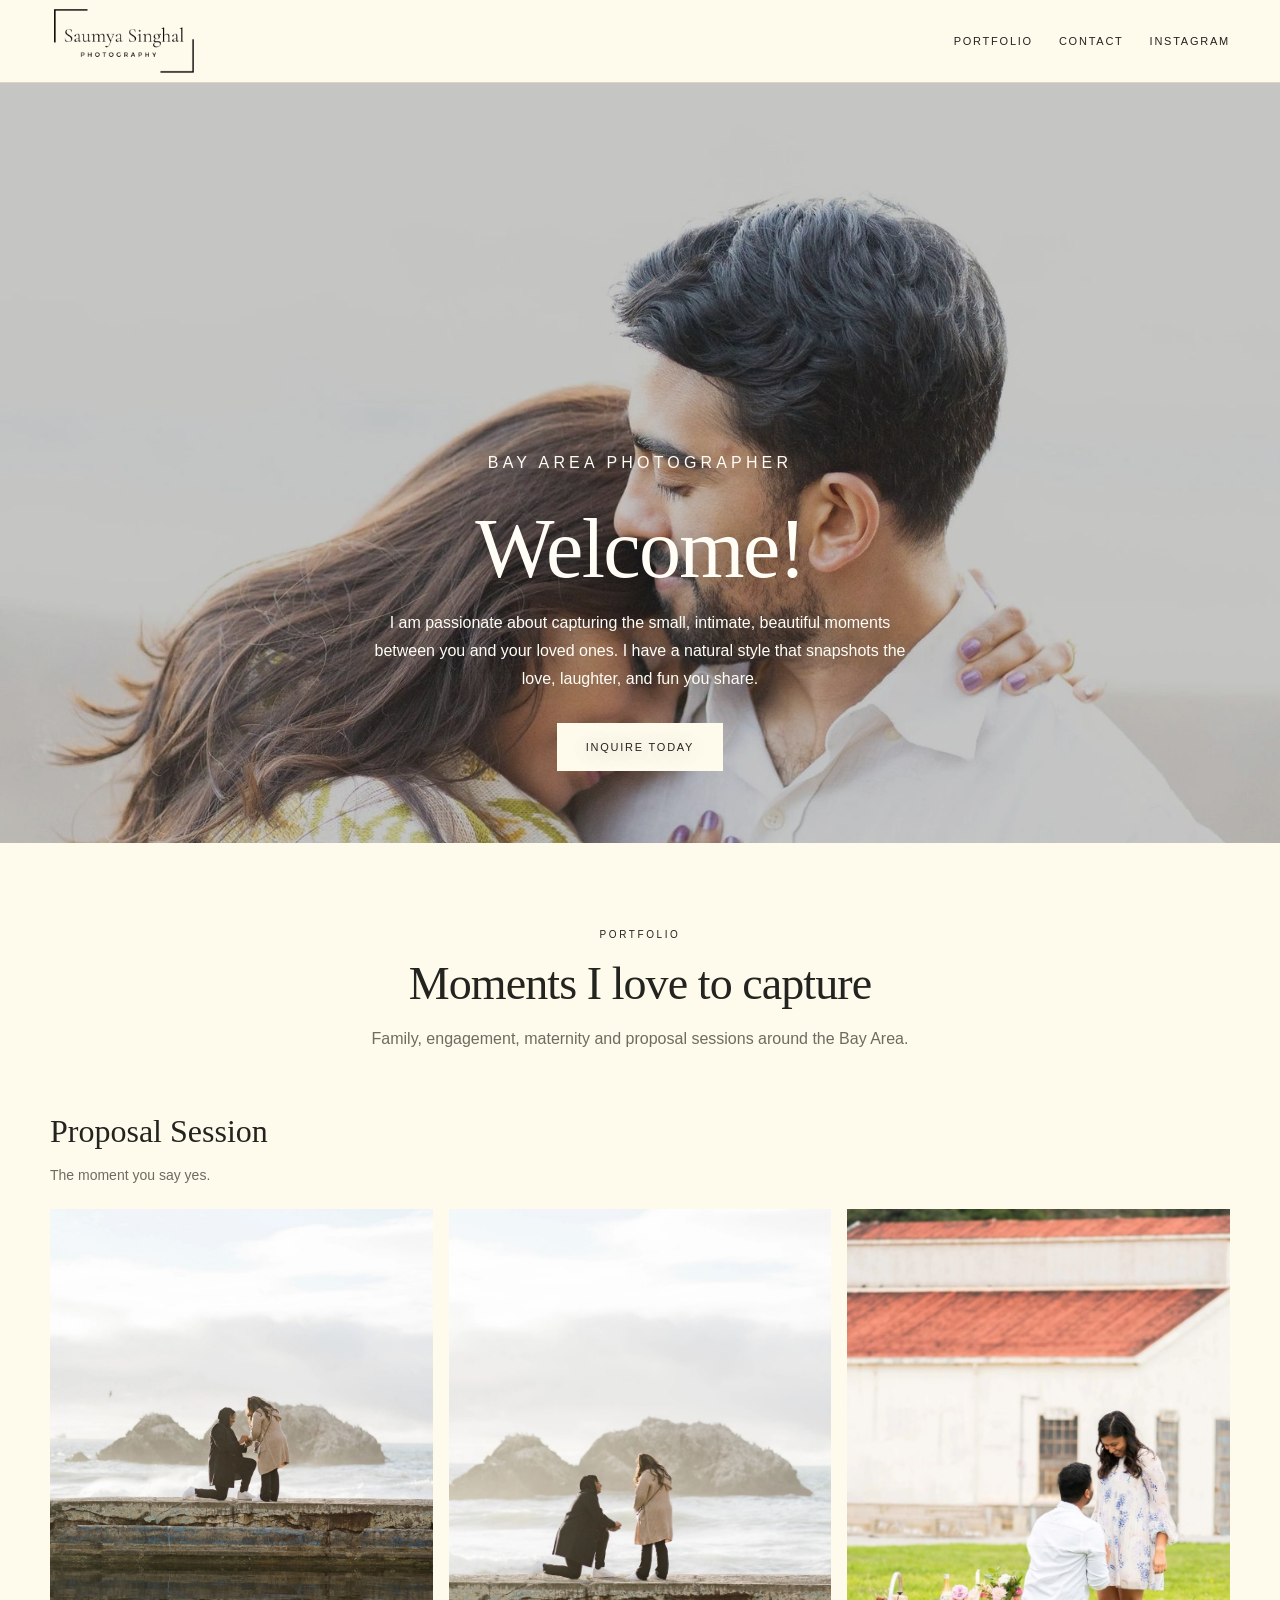
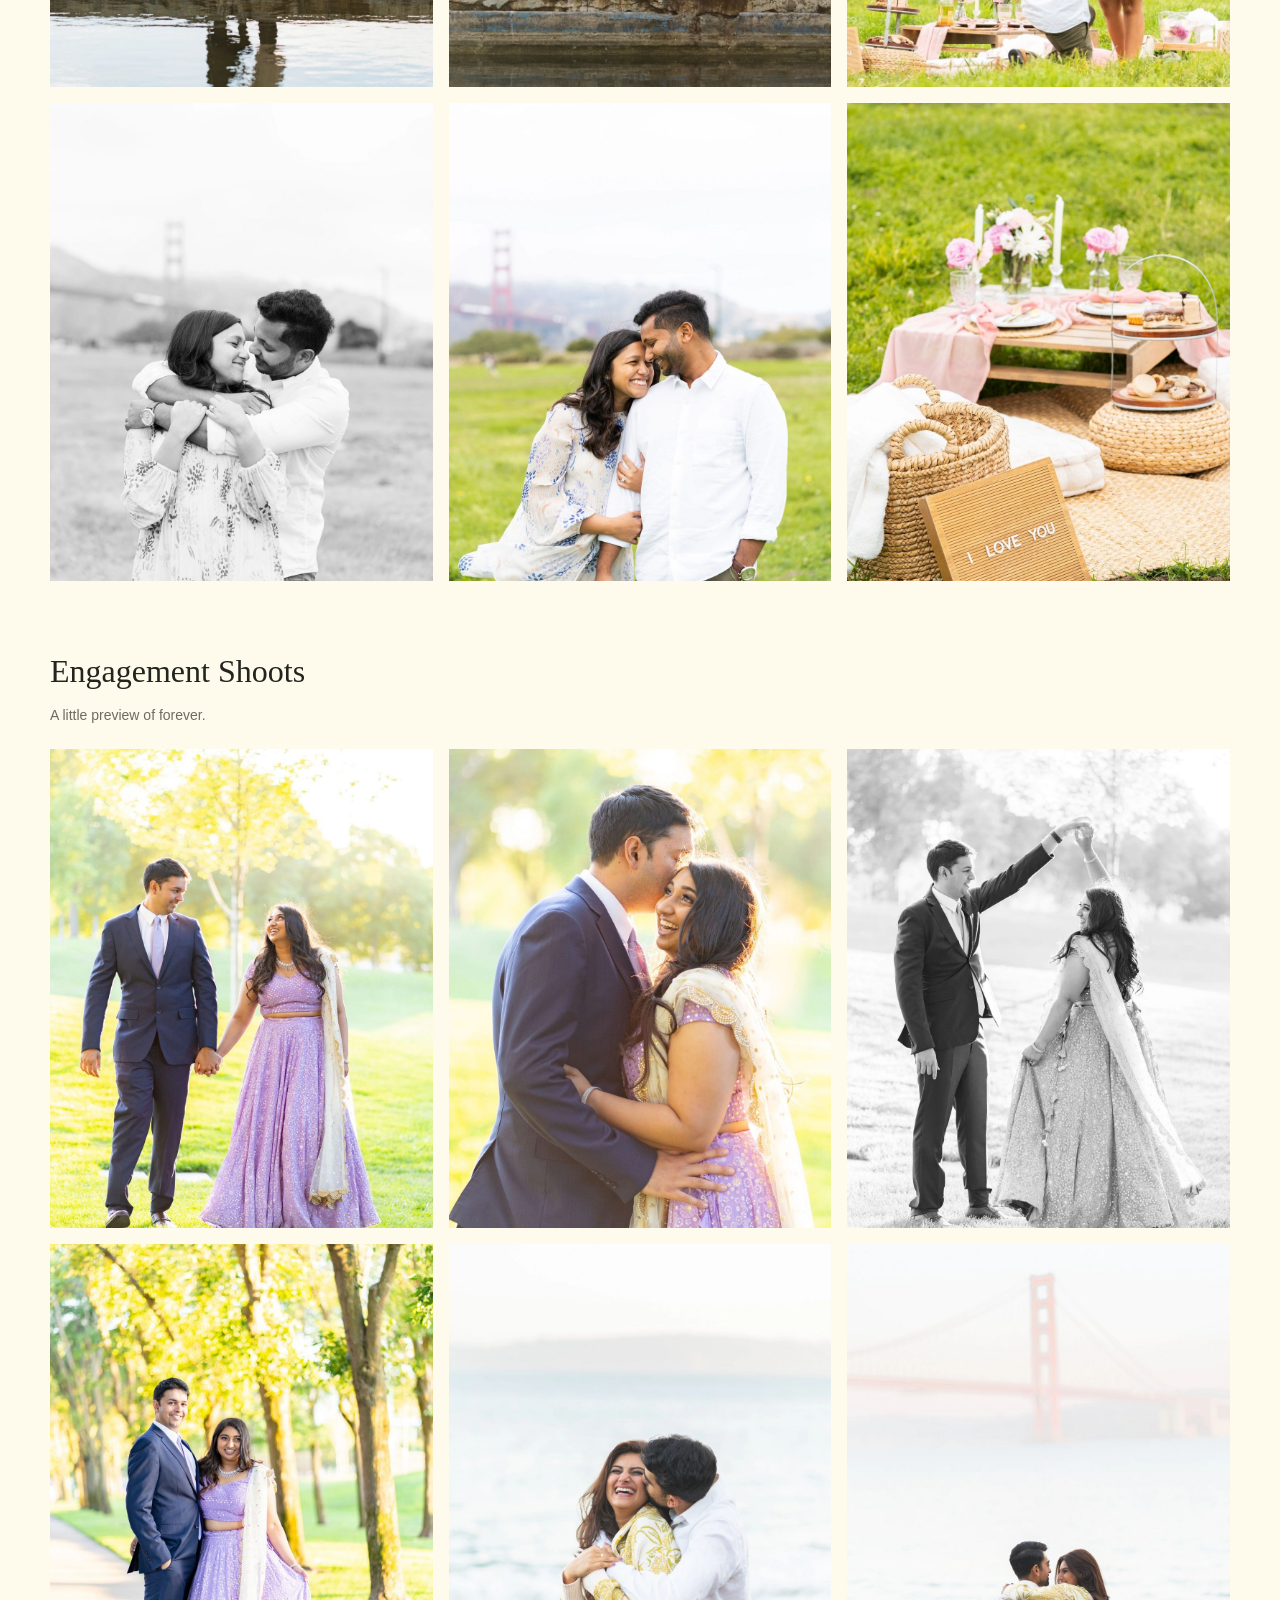
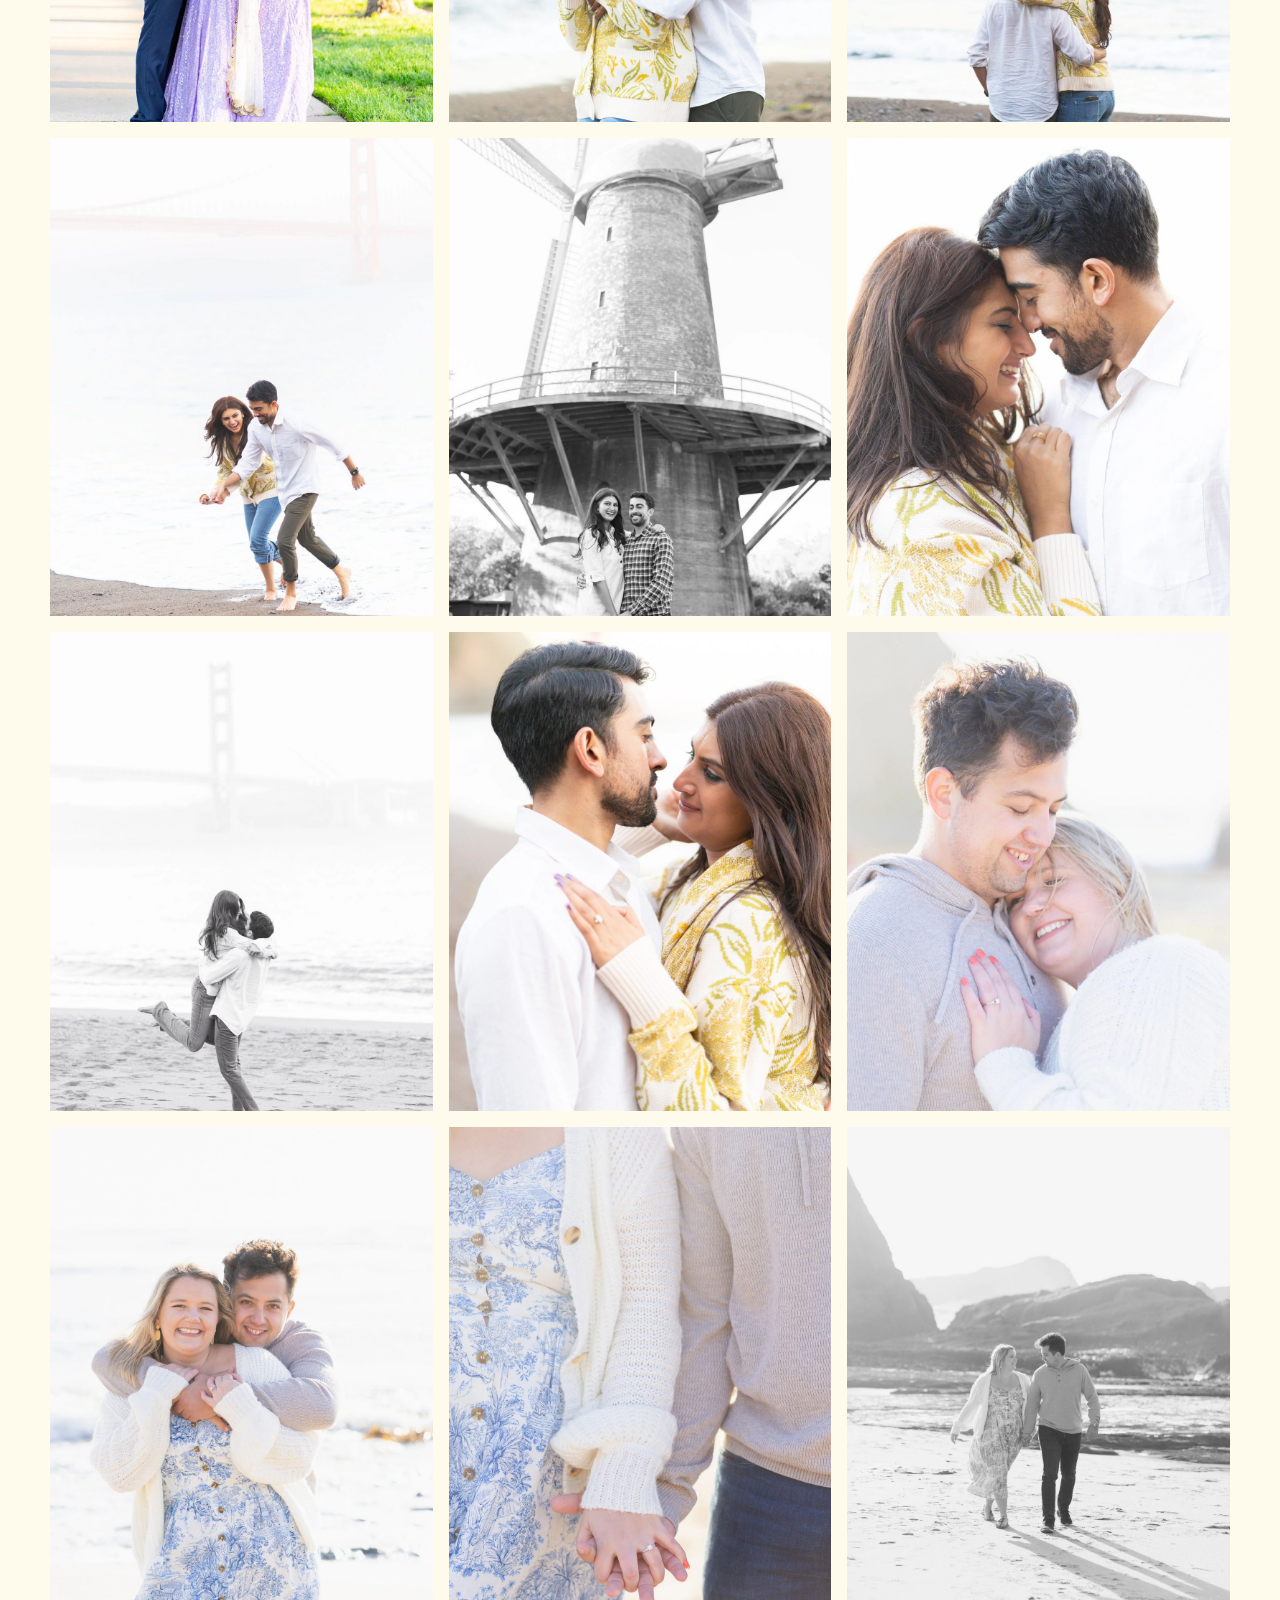
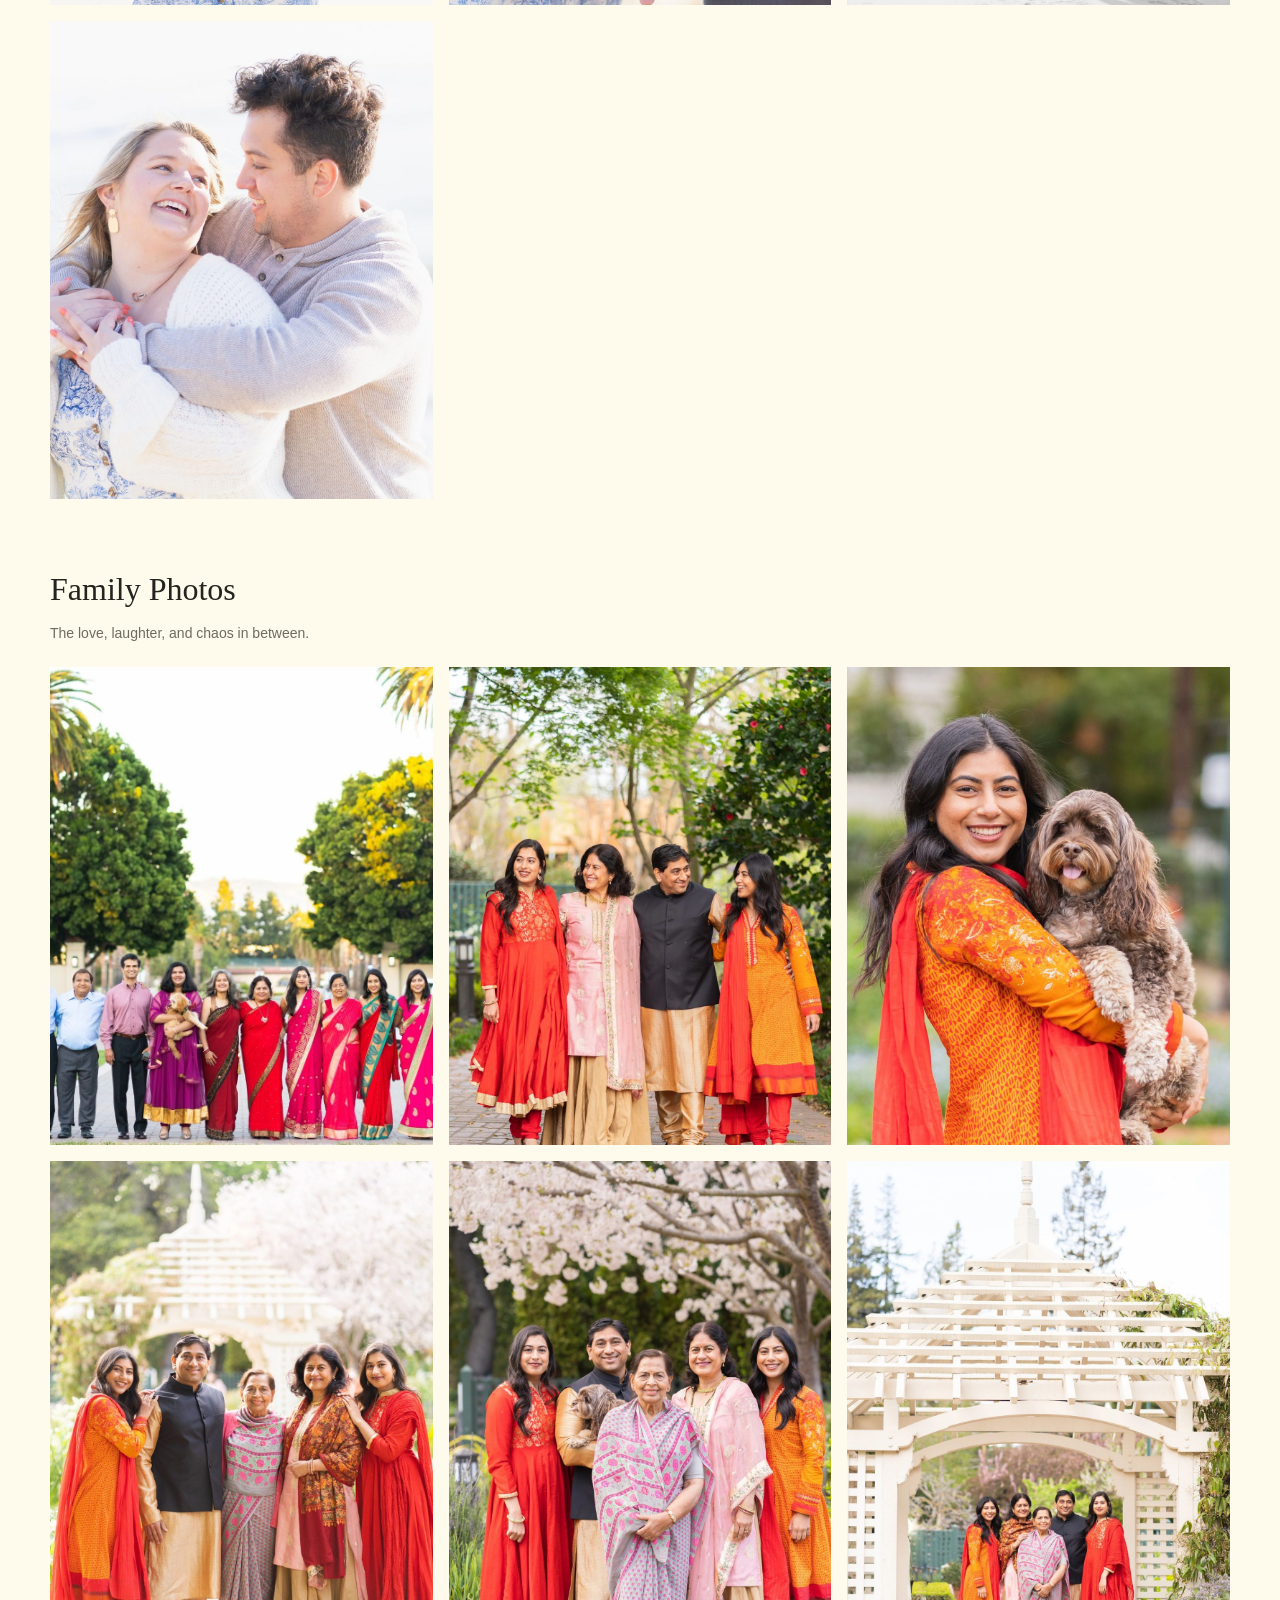
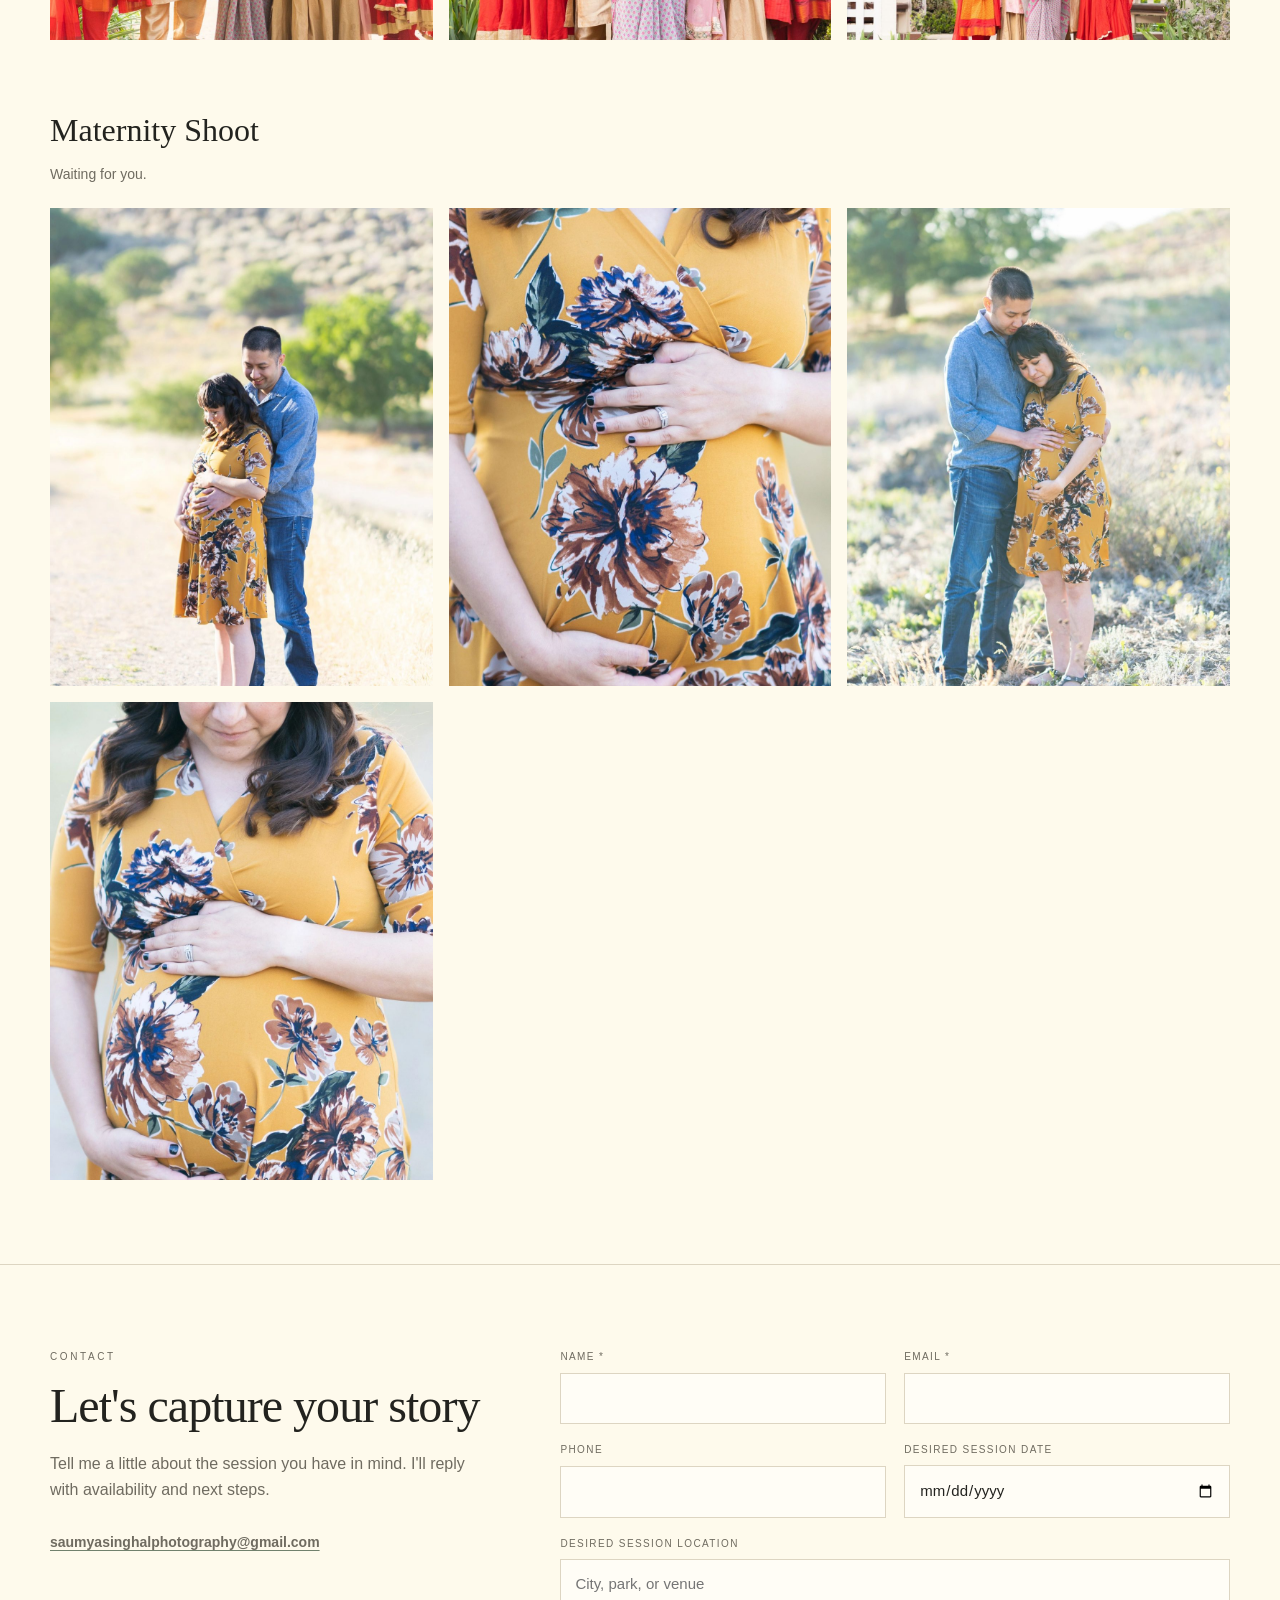
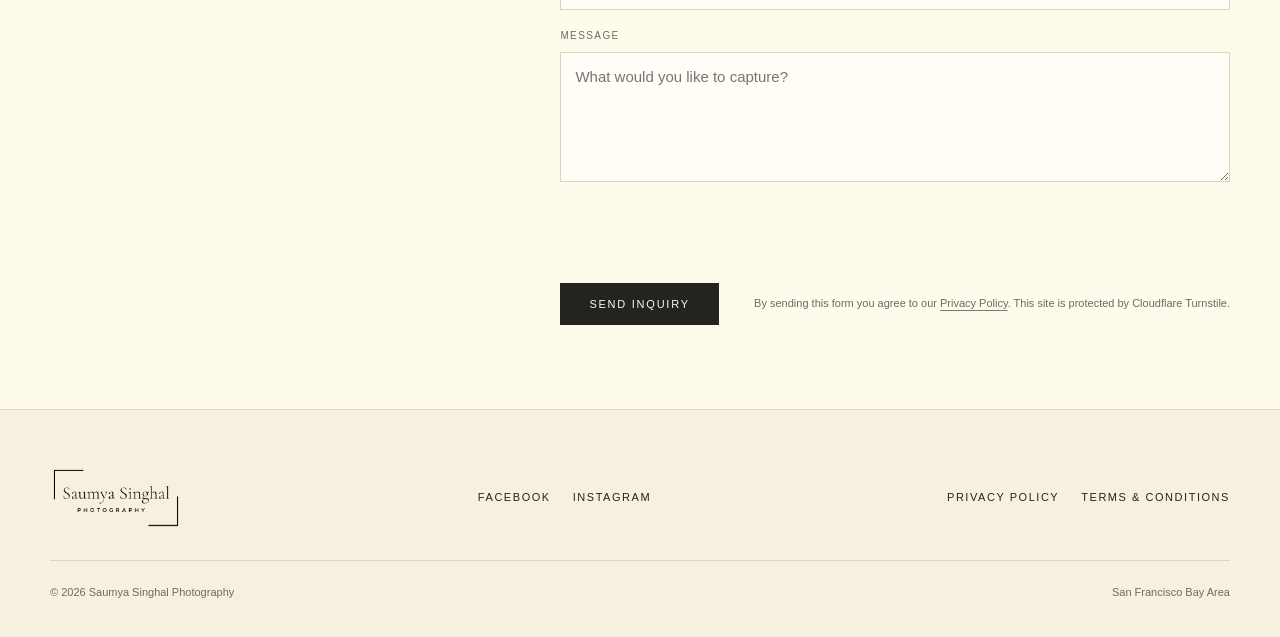
==== index.html @ 8bdfc748 "Add static marketing site - Recreate the studio site as plain HTML/CSS/JS with no build step - Pull " ====
<!doctype html>
<html lang="en">
<head>
  <meta charset="utf-8">
  <meta name="viewport" content="width=device-width, initial-scale=1">
  <title>Saumya Singhal Photography | Bay Area Family &amp; Engagement Photographer</title>
  <meta name="description" content="Saumya Singhal is a Bay Area family and engagement photographer, capturing the beautiful moments between you and your loved ones.">
  <meta name="author" content="Saumya Singhal Photography">
  <link rel="canonical" href="https://saumyasinghal.photography/">
  <meta property="og:type" content="website">
  <meta property="og:site_name" content="Saumya Singhal Photography">
  <meta property="og:title" content="Saumya Singhal Photography">
  <meta property="og:description" content="Bay Area family and engagement photographer capturing the beautiful moments between you and your loved ones.">
  <meta property="og:url" content="https://saumyasinghal.photography/">
  <meta property="og:image" content="https://saumyasinghal.photography/assets/images/cover.jpg">
  <meta name="twitter:card" content="summary_large_image">
  <meta name="theme-color" content="#fefaec">
  <link rel="icon" href="assets/favicon.png" sizes="64x64" type="image/png">
  <link rel="apple-touch-icon" href="assets/favicon.png">
  <link rel="stylesheet" href="css/site.css">
  <script src="js/config.js"></script>
  <script src="js/site.js" defer></script>
  <script src="https://challenges.cloudflare.com/turnstile/v0/api.js" async defer></script>
  <script type="application/ld+json">
  {
    "@context": "https://schema.org",
    "@type": "LocalBusiness",
    "name": "Saumya Singhal Photography",
    "url": "https://saumyasinghal.photography/",
    "image": "https://saumyasinghal.photography/assets/images/cover.jpg",
    "email": "saumyasinghalphotography@gmail.com",
    "description": "Bay Area family and engagement photographer.",
    "areaServed": "San Francisco Bay Area"
  }
  </script>
</head>
<body>
  <a class="skip-link" href="#main">Skip to content</a>

  <header class="site-header">
    <div class="wrap">
      <a class="brand" href="/" aria-label="Saumya Singhal Photography home">
        <img src="assets/logo.png" alt="Saumya Singhal Photography" width="424" height="206">
      </a>
      <button aria-controls="site-nav" aria-expanded="false" class="nav-toggle" type="button">Menu</button>
      <nav aria-label="Main" class="site-nav" id="site-nav">
        <a href="#portfolio">Portfolio</a>
        <a href="#contact">Contact</a>
        <a href="https://www.instagram.com/saumyasinghalphotography" rel="noreferrer" target="_blank">Instagram</a>
      </nav>
    </div>
  </header>

  <main id="main">
    <section class="hero">
      <img class="hero-image" src="assets/images/cover.jpg" alt="" width="1599" height="2400" fetchpriority="high">
      <div class="hero-copy">
        <p class="eyebrow">Bay Area Photographer</p>
        <h1>Welcome!</h1>
        <p>I am passionate about capturing the small, intimate, beautiful moments between you and your loved ones. I have a natural style that snapshots the love, laughter, and fun you share.</p>
        <a class="button" href="#contact">Inquire Today</a>
      </div>
    </section>

    <section class="section" id="portfolio">
      <div class="wrap">
        <div class="section-heading">
          <p class="eyebrow">Portfolio</p>
          <h2>Moments I love to capture</h2>
          <p>Family, engagement, maternity and proposal sessions around the Bay Area.</p>
        </div>

        <div class="portfolio-group">
          <h3>Proposal Session</h3>
          <p class="group-copy">The moment you say yes.</p>
          <div class="gallery-grid" data-gallery="proposal">
            <button class="gallery-item" data-full="assets/images/proposal-1.jpg" data-alt="Couple celebrating their proposal" type="button"><img alt="Couple celebrating their proposal" height="1600" loading="lazy" src="assets/images/proposal-1.jpg" width="1066"></button>
            <button class="gallery-item" data-full="assets/images/proposal-2.jpg" data-alt="Proposal moment photographed in natural light" type="button"><img alt="Proposal moment photographed in natural light" height="1067" loading="lazy" src="assets/images/proposal-2.jpg" width="1600"></button>
            <button class="gallery-item" data-full="assets/images/proposal-3.jpg" data-alt="Newly engaged couple portrait" type="button"><img alt="Newly engaged couple portrait" height="1067" loading="lazy" src="assets/images/proposal-3.jpg" width="1600"></button>
            <button class="gallery-item" data-full="assets/images/proposal-4.jpg" data-alt="Proposal session in the Bay Area" type="button"><img alt="Proposal session in the Bay Area" height="1600" loading="lazy" src="assets/images/proposal-4.jpg" width="1066"></button>
            <button class="gallery-item" data-full="assets/images/proposal-5.jpg" data-alt="Couple after the proposal" type="button"><img alt="Couple after the proposal" height="1600" loading="lazy" src="assets/images/proposal-5.jpg" width="1066"></button>
            <button class="gallery-item" data-full="assets/images/proposal-6.jpg" data-alt="Celebration with family after a proposal" type="button"><img alt="Celebration with family after a proposal" height="1600" loading="lazy" src="assets/images/proposal-6.jpg" width="1066"></button>
          </div>
        </div>

        <div class="portfolio-group">
          <h3>Engagement Shoots</h3>
          <p class="group-copy">A little preview of forever.</p>
          <div class="gallery-grid" data-gallery="engagement">
            <button class="gallery-item" data-full="assets/images/engagement-1.jpg" data-alt="Engagement session in the Bay Area" type="button"><img alt="Engagement session in the Bay Area" height="1600" loading="lazy" src="assets/images/engagement-1.jpg" width="1066"></button>
            <button class="gallery-item" data-full="assets/images/engagement-2.jpg" data-alt="Engaged couple in natural light" type="button"><img alt="Engaged couple in natural light" height="1600" loading="lazy" src="assets/images/engagement-2.jpg" width="1066"></button>
            <button class="gallery-item" data-full="assets/images/engagement-3.jpg" data-alt="Engagement portraits outdoors" type="button"><img alt="Engagement portraits outdoors" height="1600" loading="lazy" src="assets/images/engagement-3.jpg" width="1066"></button>
            <button class="gallery-item" data-full="assets/images/engagement-4.jpg" data-alt="Couple laughing together during an engagement session" type="button"><img alt="Couple laughing together during an engagement session" height="1600" loading="lazy" src="assets/images/engagement-4.jpg" width="1066"></button>
            <button class="gallery-item" data-full="assets/images/engagement-5.jpg" data-alt="Engagement session at golden hour" type="button"><img alt="Engagement session at golden hour" height="1600" loading="lazy" src="assets/images/engagement-5.jpg" width="1066"></button>
            <button class="gallery-item" data-full="assets/images/engagement-6.jpg" data-alt="Couple walking together at their engagement shoot" type="button"><img alt="Couple walking together at their engagement shoot" height="1600" loading="lazy" src="assets/images/engagement-6.jpg" width="1066"></button>
            <button class="gallery-item" data-full="assets/images/engagement-7.jpg" data-alt="Close portrait from an engagement session" type="button"><img alt="Close portrait from an engagement session" height="1600" loading="lazy" src="assets/images/engagement-7.jpg" width="1066"></button>
            <button class="gallery-item" data-full="assets/images/engagement-8.jpg" data-alt="Engaged couple in a garden" type="button"><img alt="Engaged couple in a garden" height="1600" loading="lazy" src="assets/images/engagement-8.jpg" width="1066"></button>
            <button class="gallery-item" data-full="assets/images/engagement-9.jpg" data-alt="Candid engagement photograph" type="button"><img alt="Candid engagement photograph" height="1600" loading="lazy" src="assets/images/engagement-9.jpg" width="1066"></button>
            <button class="gallery-item" data-full="assets/images/engagement-10.jpg" data-alt="Engagement portraits by the water" type="button"><img alt="Engagement portraits by the water" height="1600" loading="lazy" src="assets/images/engagement-10.jpg" width="1066"></button>
            <button class="gallery-item" data-full="assets/images/engagement-11.jpg" data-alt="Couple embracing at their engagement session" type="button"><img alt="Couple embracing at their engagement session" height="1600" loading="lazy" src="assets/images/engagement-11.jpg" width="1066"></button>
            <button class="gallery-item" data-full="assets/images/engagement-12.jpg" data-alt="Engagement photograph with soft evening light" type="button"><img alt="Engagement photograph with soft evening light" height="1600" loading="lazy" src="assets/images/engagement-12.jpg" width="1066"></button>
            <button class="gallery-item" data-full="assets/images/engagement-13.jpg" data-alt="Couple portrait from an engagement shoot" type="button"><img alt="Couple portrait from an engagement shoot" height="1600" loading="lazy" src="assets/images/engagement-13.jpg" width="1066"></button>
            <button class="gallery-item" data-full="assets/images/engagement-14.jpg" data-alt="Engagement session detail" type="button"><img alt="Engagement session detail" height="1600" loading="lazy" src="assets/images/engagement-14.jpg" width="1066"></button>
            <button class="gallery-item" data-full="assets/images/engagement-15.jpg" data-alt="Engaged couple outdoors in the Bay Area" type="button"><img alt="Engaged couple outdoors in the Bay Area" height="1600" loading="lazy" src="assets/images/engagement-15.jpg" width="1066"></button>
            <button class="gallery-item" data-full="assets/images/engagement-16.jpg" data-alt="Final portrait from an engagement session" type="button"><img alt="Final portrait from an engagement session" height="1600" loading="lazy" src="assets/images/engagement-16.jpg" width="1066"></button>
          </div>
        </div>

        <div class="portfolio-group">
          <h3>Family Photos</h3>
          <p class="group-copy">The love, laughter, and chaos in between.</p>
          <div class="gallery-grid" data-gallery="family">
            <button class="gallery-item" data-full="assets/images/family-1.jpg" data-alt="Family session outdoors in the Bay Area" type="button"><img alt="Family session outdoors in the Bay Area" height="1067" loading="lazy" src="assets/images/family-1.jpg" width="1600"></button>
            <button class="gallery-item" data-full="assets/images/family-2.jpg" data-alt="Parents and children together" type="button"><img alt="Parents and children together" height="1600" loading="lazy" src="assets/images/family-2.jpg" width="1066"></button>
            <button class="gallery-item" data-full="assets/images/family-3.jpg" data-alt="Candid family moment" type="button"><img alt="Candid family moment" height="1600" loading="lazy" src="assets/images/family-3.jpg" width="1066"></button>
            <button class="gallery-item" data-full="assets/images/family-4.jpg" data-alt="Family portrait in soft light" type="button"><img alt="Family portrait in soft light" height="1600" loading="lazy" src="assets/images/family-4.jpg" width="1066"></button>
            <button class="gallery-item" data-full="assets/images/family-5.jpg" data-alt="Children playing during a family session" type="button"><img alt="Children playing during a family session" height="1600" loading="lazy" src="assets/images/family-5.jpg" width="1066"></button>
            <button class="gallery-item" data-full="assets/images/family-6.jpg" data-alt="Family walking together at golden hour" type="button"><img alt="Family walking together at golden hour" height="1600" loading="lazy" src="assets/images/family-6.jpg" width="1066"></button>
          </div>
        </div>

        <div class="portfolio-group">
          <h3>Maternity Shoot</h3>
          <p class="group-copy">Waiting for you.</p>
          <div class="gallery-grid" data-gallery="maternity">
            <button class="gallery-item" data-full="assets/images/maternity-1.jpg" data-alt="Maternity portrait outdoors" type="button"><img alt="Maternity portrait outdoors" height="1600" loading="lazy" src="assets/images/maternity-1.jpg" width="1066"></button>
            <button class="gallery-item" data-full="assets/images/maternity-2.jpg" data-alt="Expecting mother in natural light" type="button"><img alt="Expecting mother in natural light" height="1600" loading="lazy" src="assets/images/maternity-2.jpg" width="1066"></button>
            <button class="gallery-item" data-full="assets/images/maternity-3.jpg" data-alt="Maternity session with partner" type="button"><img alt="Maternity session with partner" height="1600" loading="lazy" src="assets/images/maternity-3.jpg" width="1066"></button>
            <button class="gallery-item" data-full="assets/images/maternity-4.jpg" data-alt="Maternity photograph in the Bay Area" type="button"><img alt="Maternity photograph in the Bay Area" height="1600" loading="lazy" src="assets/images/maternity-4.jpg" width="1066"></button>
          </div>
        </div>
      </div>
    </section>

    <section class="section contact" id="contact">
      <div class="wrap">
        <div class="contact-intro">
          <p class="eyebrow">Contact</p>
          <h2>Let's capture your story</h2>
          <p>Tell me a little about the session you have in mind. I'll reply with availability and next steps.</p>
          <p class="contact-details">
            <a href="mailto:saumyasinghalphotography@gmail.com">saumyasinghalphotography@gmail.com</a>
          </p>
        </div>

        <form class="contact-form" id="contact-form" novalidate>
          <p aria-live="polite" class="form-status" id="form-status" role="status"></p>

          <div class="field-row">
            <label class="field" for="name">Name *
              <input autocomplete="name" id="name" maxlength="100" name="name" required type="text">
            </label>
            <label class="field" for="email">Email *
              <input autocomplete="email" id="email" maxlength="254" name="email" required type="email">
            </label>
          </div>

          <div class="field-row">
            <label class="field" for="phone">Phone
              <input autocomplete="tel" id="phone" maxlength="30" name="phone" type="tel">
            </label>
            <label class="field" for="session_date">Desired session date
              <input id="session_date" name="session_date" type="date">
            </label>
          </div>

          <label class="field" for="location">Desired session location
            <input id="location" maxlength="200" name="location" placeholder="City, park, or venue" type="text">
          </label>

          <label class="field" for="message">Message
            <textarea id="message" maxlength="2000" name="message" placeholder="What would you like to capture?"></textarea>
          </label>

          <div class="honeypot" aria-hidden="true">
            <label for="website">Leave this field empty</label>
            <input autocomplete="off" id="website" name="website" tabindex="-1" type="text">
          </div>

          <div class="turnstile-wrap" id="turnstile-widget"></div>

          <div class="form-footer">
            <button class="button" id="contact-submit" type="submit">Send inquiry</button>
            <p class="form-note">
              By sending this form you agree to our <a href="privacy-policy/">Privacy Policy</a>.
              This site is protected by Cloudflare Turnstile.
            </p>
          </div>
        </form>
      </div>
    </section>
  </main>

  <footer class="site-footer">
    <div class="wrap">
      <div class="footer-inner">
        <a class="footer-brand" href="/" aria-label="Saumya Singhal Photography home">
          <img src="assets/logo.png" alt="Saumya Singhal Photography" width="424" height="206">
        </a>
        <nav aria-label="Social" class="footer-links">
          <a href="https://www.facebook.com/101149165152629" rel="noreferrer" target="_blank">Facebook</a>
          <a href="https://www.instagram.com/saumyasinghalphotography" rel="noreferrer" target="_blank">Instagram</a>
        </nav>
        <nav aria-label="Legal" class="footer-links">
          <a href="privacy-policy/">Privacy Policy</a>
          <a href="terms-conditions/">Terms &amp; Conditions</a>
        </nav>
      </div>
      <div class="footer-bottom">
        <span>&copy; <span id="year">2026</span> Saumya Singhal Photography</span>
        <span>San Francisco Bay Area</span>
      </div>
    </div>
  </footer>

  <dialog aria-label="Photo viewer" class="lightbox" id="lightbox">
    <button aria-label="Close photo viewer" class="lightbox-close" type="button">&times;</button>
    <button aria-label="Previous photo" class="lightbox-prev" type="button">&#8249;</button>
    <figure>
      <img alt="" src="">
      <figcaption></figcaption>
    </figure>
    <button aria-label="Next photo" class="lightbox-next" type="button">&#8250;</button>
  </dialog>
</body>
</html>
---- css/site.css ----
/* Saumya Singhal Photography — static site styles. */

:root {
  --cream: #fefaec;
  --cream-deep: #f6f0df;
  --ink: #23231f;
  --muted: #6f6b60;
  --line: #ddd5c2;
  --sage: #71816d;
  --sage-dark: #5c6b58;
  --white: #fffdf6;
  --shadow: 0 18px 50px rgb(35 35 31 / 14%);
  --serif: Georgia, "Times New Roman", serif;
  --sans: "Helvetica Neue", Arial, "Segoe UI", Roboto, sans-serif;
}

* {
  box-sizing: border-box;
}

html {
  scroll-behavior: smooth;
}

body {
  margin: 0;
  background: var(--cream);
  color: var(--ink);
  font-family: var(--sans);
  font-size: 16px;
  line-height: 1.65;
}

img {
  display: block;
  max-width: 100%;
  height: auto;
}

a {
  color: inherit;
  text-decoration-color: var(--sage);
  text-underline-offset: 3px;
}

a:hover {
  color: var(--sage-dark);
}

:focus-visible {
  outline: 2px solid var(--sage-dark);
  outline-offset: 3px;
}

.skip-link {
  position: absolute;
  top: -60px;
  left: 16px;
  z-index: 100;
  padding: 10px 16px;
  background: var(--ink);
  color: var(--cream);
  text-decoration: none;
}

.skip-link:focus {
  top: 12px;
}

.wrap {
  width: min(1180px, calc(100% - 48px));
  margin: 0 auto;
}

/* Header */

.site-header {
  position: sticky;
  top: 0;
  z-index: 40;
  background: rgb(254 250 236 / 94%);
  border-bottom: 1px solid var(--line);
  backdrop-filter: blur(8px);
}

.site-header .wrap {
  display: flex;
  min-height: 82px;
  align-items: center;
  justify-content: space-between;
  gap: 24px;
}

.brand img {
  width: 148px;
  height: auto;
}

.site-nav {
  display: flex;
  align-items: center;
  gap: 26px;
  font-size: 11px;
  letter-spacing: 0.16em;
  text-transform: uppercase;
}

.site-nav a {
  text-decoration: none;
}

.site-nav a:hover {
  text-decoration: underline;
}

.nav-toggle {
  display: none;
  padding: 8px 12px;
  border: 1px solid var(--line);
  background: transparent;
  color: var(--ink);
  font: inherit;
  font-size: 11px;
  letter-spacing: 0.12em;
  text-transform: uppercase;
}

.button {
  display: inline-block;
  padding: 14px 28px;
  border: 1px solid var(--ink);
  background: var(--ink);
  color: var(--cream);
  font-size: 11px;
  letter-spacing: 0.16em;
  text-decoration: none;
  text-transform: uppercase;
  transition: background 150ms ease, color 150ms ease;
}

.button:hover {
  background: transparent;
  color: var(--ink);
}

/* Hero */

.hero {
  position: relative;
  display: grid;
  min-height: min(760px, 88vh);
  align-items: end;
  overflow: hidden;
  background: var(--ink);
}

.hero-image {
  position: absolute;
  inset: 0;
  width: 100%;
  height: 100%;
  object-fit: cover;
  opacity: 0.74;
}

.hero-copy {
  position: relative;
  z-index: 1;
  width: min(640px, calc(100% - 48px));
  margin: 0 auto;
  padding: 96px 0 72px;
  color: var(--white);
  text-align: center;
  text-shadow: 0 2px 20px rgb(0 0 0 / 35%);
}

.eyebrow {
  margin: 0 0 14px;
  font-size: 10px;
  letter-spacing: 0.26em;
  text-transform: uppercase;
}

.hero h1 {
  margin: 0 0 18px;
  font-family: var(--serif);
  font-size: clamp(44px, 7vw, 84px);
  font-weight: 400;
  letter-spacing: -0.02em;
  line-height: 1;
}

.hero p {
  max-width: 560px;
  margin: 0 auto 30px;
  font-size: 16px;
  line-height: 1.75;
}

.hero .button {
  border-color: var(--cream);
  background: var(--cream);
  color: var(--ink);
}

.hero .button:hover {
  background: transparent;
  color: var(--cream);
}

/* Sections */

.section {
  padding: 84px 0;
}

.section + .section {
  border-top: 1px solid var(--line);
}

.section-heading {
  max-width: 640px;
  margin: 0 auto 52px;
  text-align: center;
}

.section-heading h2 {
  margin: 0;
  font-family: var(--serif);
  font-size: clamp(30px, 4vw, 46px);
  font-weight: 400;
  letter-spacing: -0.02em;
  line-height: 1.15;
}

.section-heading p:last-child {
  margin-bottom: 0;
  color: var(--muted);
}

/* Portfolio */

.portfolio-group + .portfolio-group {
  margin-top: 64px;
}

.portfolio-group h3 {
  margin: 0 0 6px;
  font-family: var(--serif);
  font-size: clamp(24px, 3vw, 32px);
  font-weight: 400;
}

.portfolio-group .group-copy {
  margin: 0 0 22px;
  color: var(--muted);
  font-size: 14px;
}

.gallery-grid {
  display: grid;
  grid-template-columns: repeat(3, minmax(0, 1fr));
  gap: 16px;
}

.gallery-item {
  padding: 0;
  border: 0;
  background: var(--cream-deep);
  cursor: zoom-in;
  overflow: hidden;
}

.gallery-item img {
  width: 100%;
  height: 100%;
  aspect-ratio: 4 / 5;
  object-fit: cover;
  transition: transform 400ms ease, opacity 400ms ease;
}

.gallery-item:hover img {
  opacity: 0.92;
  transform: scale(1.02);
}

/* Contact */

.contact .wrap {
  display: grid;
  grid-template-columns: minmax(0, 0.8fr) minmax(0, 1.2fr);
  gap: 64px;
  align-items: start;
}

.contact-intro h2 {
  margin: 0 0 18px;
  font-family: var(--serif);
  font-size: clamp(32px, 4vw, 48px);
  font-weight: 400;
  letter-spacing: -0.02em;
  line-height: 1.1;
}

.contact-intro p {
  color: var(--muted);
}

.contact-details {
  margin-top: 28px;
  font-size: 14px;
}

.contact-details a {
  font-weight: 600;
}

.contact-form {
  display: grid;
  gap: 18px;
}

.field-row {
  display: grid;
  grid-template-columns: repeat(2, minmax(0, 1fr));
  gap: 18px;
}

.field {
  display: grid;
  gap: 7px;
  color: var(--muted);
  font-size: 10px;
  letter-spacing: 0.14em;
  text-transform: uppercase;
}

.field input,
.field textarea {
  width: 100%;
  padding: 12px 14px;
  border: 1px solid var(--line);
  border-radius: 0;
  background: var(--white);
  color: var(--ink);
  font: inherit;
  font-size: 15px;
  letter-spacing: normal;
  text-transform: none;
}

.field textarea {
  min-height: 130px;
  resize: vertical;
}

.field input:focus,
.field textarea:focus {
  border-color: var(--sage);
  outline: 2px solid rgb(113 129 109 / 25%);
}

.honeypot {
  position: absolute;
  left: -9999px;
  width: 1px;
  height: 1px;
  overflow: hidden;
}

.form-footer {
  display: flex;
  flex-wrap: wrap;
  align-items: center;
  justify-content: space-between;
  gap: 16px;
}

.form-footer .button {
  cursor: pointer;
}

.form-footer .button[disabled] {
  cursor: wait;
  opacity: 0.6;
}

.form-note {
  margin: 0;
  color: var(--muted);
  font-size: 11px;
  line-height: 1.6;
}

.form-status {
  margin: 0;
  padding: 12px 14px;
  border: 1px solid var(--line);
  font-size: 14px;
}

.form-status:empty {
  display: none;
}

.form-status[data-state="error"] {
  border-color: #b46b5f;
  background: #f7e8e4;
  color: #7d3b31;
}

.form-status[data-state="success"] {
  border-color: var(--sage);
  background: #edf2ea;
  color: #3f513c;
}

.turnstile-wrap {
  min-height: 65px;
}

/* Footer */

.site-footer {
  padding: 56px 0 36px;
  border-top: 1px solid var(--line);
  background: var(--cream-deep);
}

.footer-inner {
  display: flex;
  flex-wrap: wrap;
  align-items: center;
  justify-content: space-between;
  gap: 24px;
}

.footer-brand img {
  width: 132px;
}

.footer-links {
  display: flex;
  flex-wrap: wrap;
  gap: 22px;
  font-size: 11px;
  letter-spacing: 0.14em;
  text-transform: uppercase;
}

.footer-links a {
  text-decoration: none;
}

.footer-links a:hover {
  text-decoration: underline;
}

.footer-bottom {
  display: flex;
  flex-wrap: wrap;
  justify-content: space-between;
  gap: 12px;
  margin-top: 30px;
  padding-top: 22px;
  border-top: 1px solid var(--line);
  color: var(--muted);
  font-size: 11px;
}

/* Lightbox */

.lightbox {
  width: min(1100px, calc(100% - 32px));
  max-width: none;
  max-height: calc(100vh - 40px);
  padding: 0;
  border: 0;
  background: transparent;
  color: var(--white);
}

.lightbox::backdrop {
  background: rgb(20 20 18 / 92%);
}

.lightbox figure {
  display: grid;
  margin: 0;
  gap: 12px;
  justify-items: center;
}

.lightbox img {
  max-height: calc(100vh - 140px);
  width: auto;
  max-width: 100%;
  object-fit: contain;
}

.lightbox figcaption {
  font-size: 12px;
  letter-spacing: 0.12em;
  text-transform: uppercase;
}

.lightbox-close,
.lightbox-prev,
.lightbox-next {
  position: fixed;
  display: grid;
  width: 46px;
  height: 46px;
  place-items: center;
  border: 1px solid rgb(255 255 255 / 35%);
  border-radius: 50%;
  background: rgb(0 0 0 / 35%);
  color: var(--white);
  font-size: 22px;
  line-height: 1;
  cursor: pointer;
}

.lightbox-close {
  top: 20px;
  right: 20px;
}

.lightbox-prev {
  top: 50%;
  left: 18px;
  transform: translateY(-50%);
}

.lightbox-next {
  top: 50%;
  right: 18px;
  transform: translateY(-50%);
}

/* Legal pages */

.legal {
  padding: 64px 0 84px;
}

.legal .wrap {
  width: min(760px, calc(100% - 48px));
}

.legal h1 {
  margin: 0 0 10px;
  font-family: var(--serif);
  font-size: clamp(34px, 5vw, 52px);
  font-weight: 400;
}

.legal .effective {
  margin: 0 0 36px;
  color: var(--muted);
  font-size: 12px;
  letter-spacing: 0.14em;
  text-transform: uppercase;
}

.legal h2 {
  margin: 38px 0 10px;
  font-family: var(--serif);
  font-size: 24px;
  font-weight: 400;
}

.legal ul {
  padding-left: 22px;
}

.legal li {
  margin-bottom: 8px;
}

/* Responsive */

@media (max-width: 860px) {
  .nav-toggle {
    display: inline-block;
  }

  .site-nav {
    display: none;
    position: absolute;
    top: 82px;
    right: 0;
    left: 0;
    flex-direction: column;
    align-items: stretch;
    gap: 0;
    padding: 8px 24px 18px;
    border-bottom: 1px solid var(--line);
    background: var(--cream);
  }

  .site-nav[data-open="true"] {
    display: flex;
  }

  .site-nav a {
    padding: 12px 0;
    border-bottom: 1px solid var(--line);
  }

  .gallery-grid {
    grid-template-columns: repeat(2, minmax(0, 1fr));
  }

  .contact .wrap {
    grid-template-columns: minmax(0, 1fr);
    gap: 36px;
  }
}

@media (max-width: 560px) {
  .wrap {
    width: calc(100% - 32px);
  }

  .section {
    padding: 60px 0;
  }

  .field-row {
    grid-template-columns: minmax(0, 1fr);
  }

  .gallery-grid {
    gap: 10px;
  }

  .footer-inner,
  .footer-bottom {
    flex-direction: column;
    align-items: flex-start;
  }
}

@media (prefers-reduced-motion: reduce) {
  html {
    scroll-behavior: auto;
  }

  *,
  *::before,
  *::after {
    animation-duration: 0.01ms !important;
    transition-duration: 0.01ms !important;
  }
}

.lightbox-prev[hidden],
.lightbox-next[hidden] {
  display: none;
}
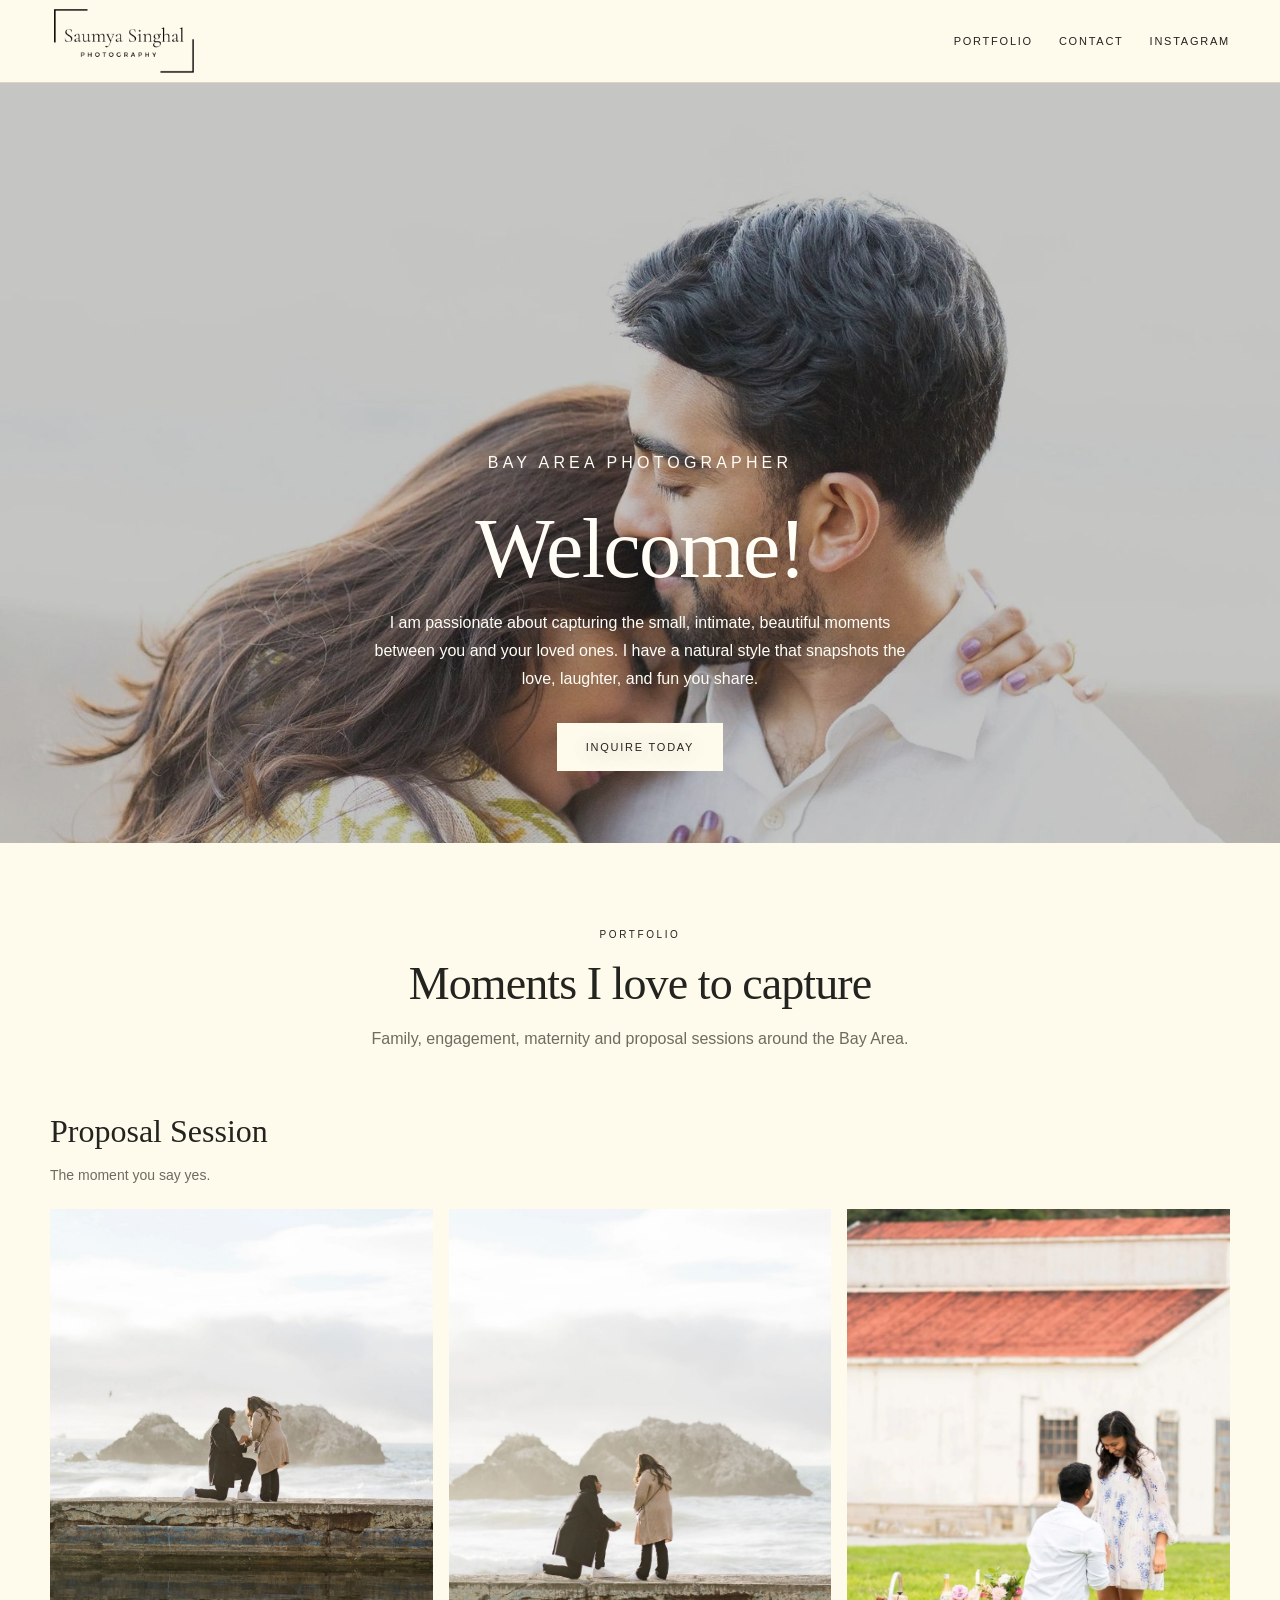
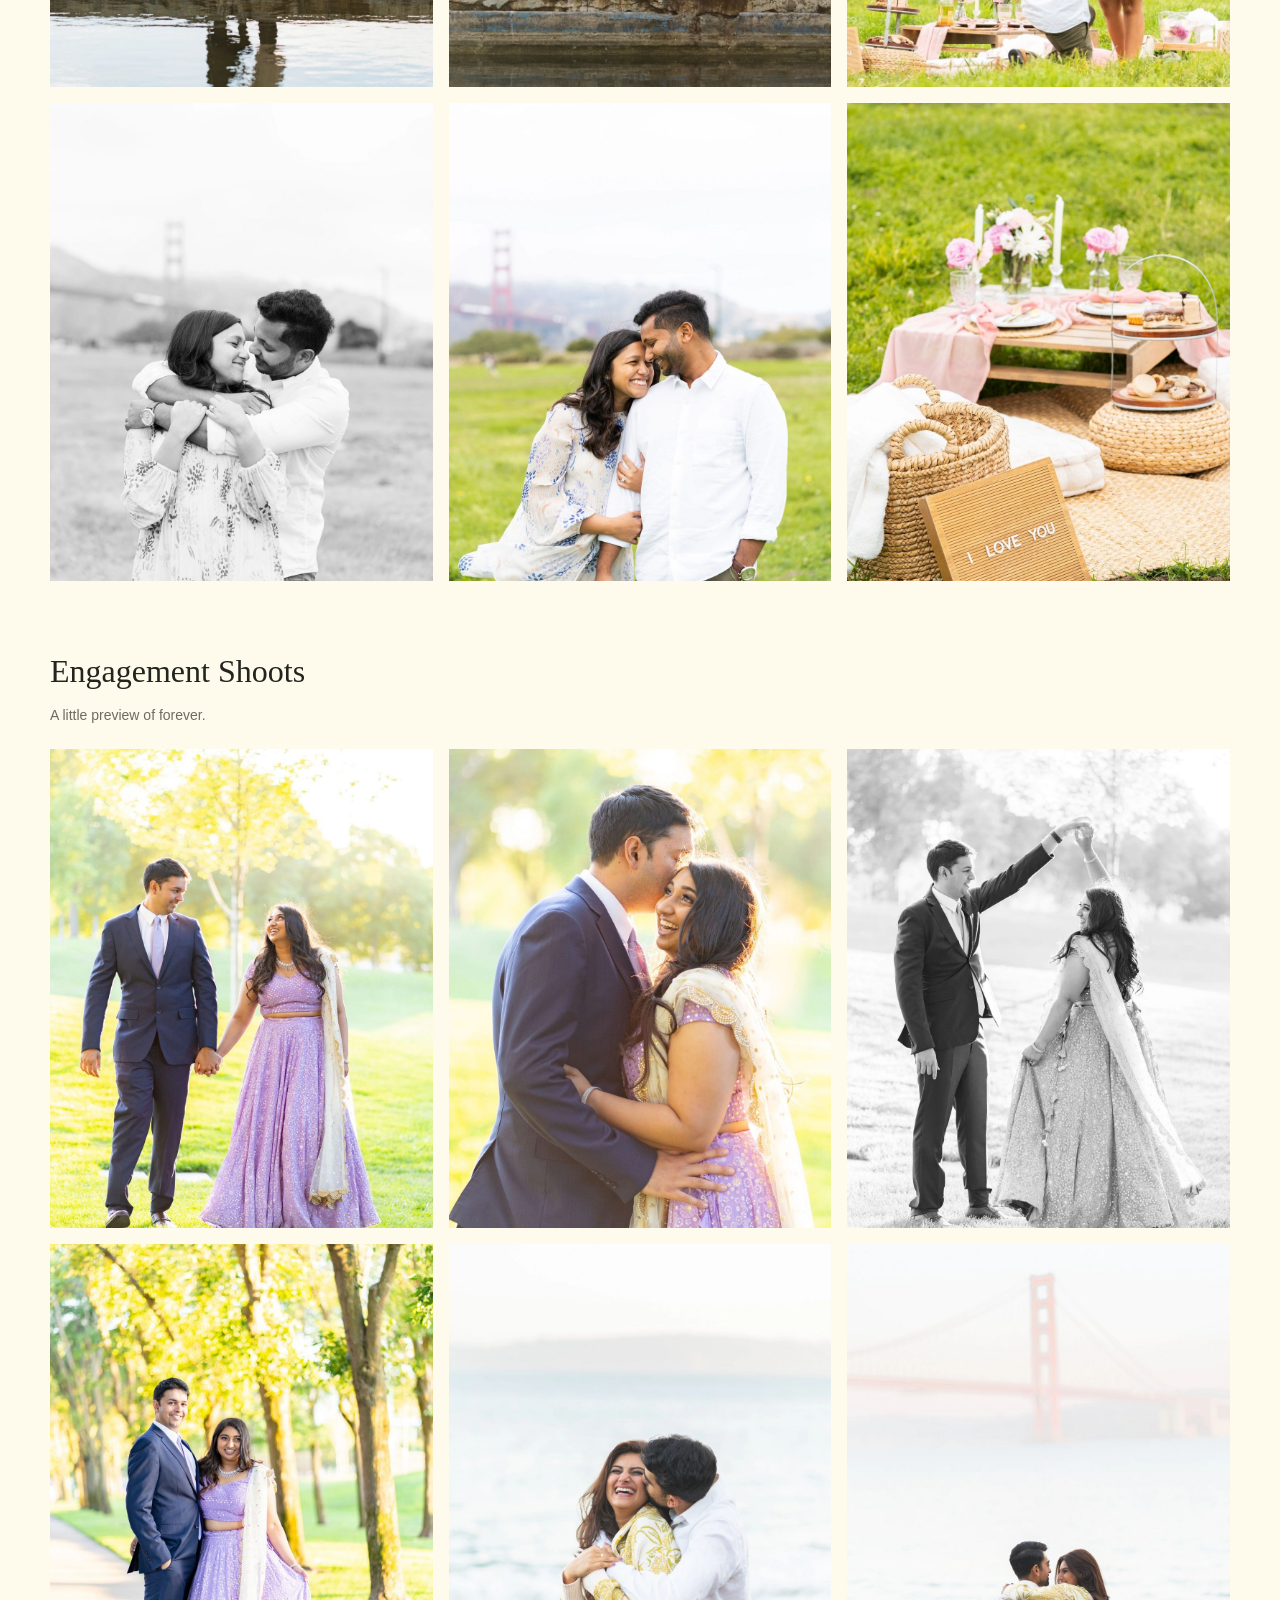
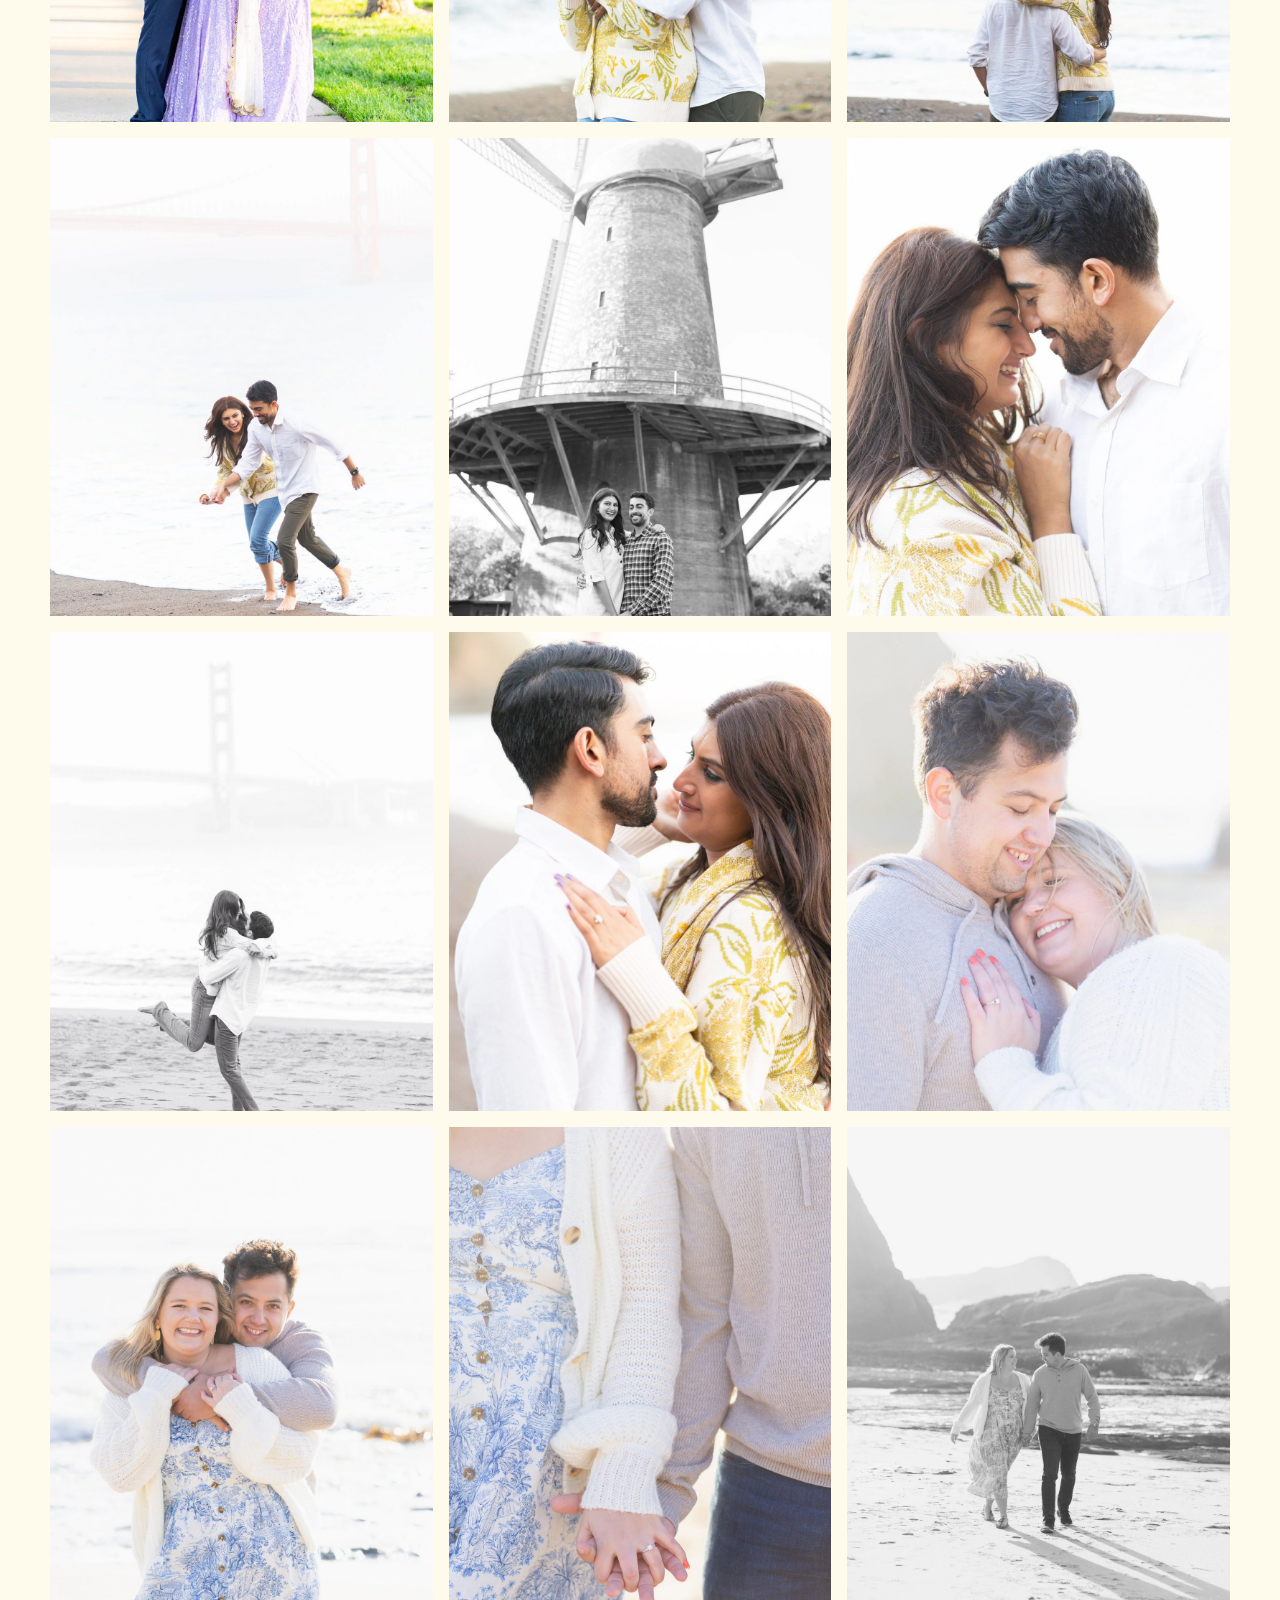
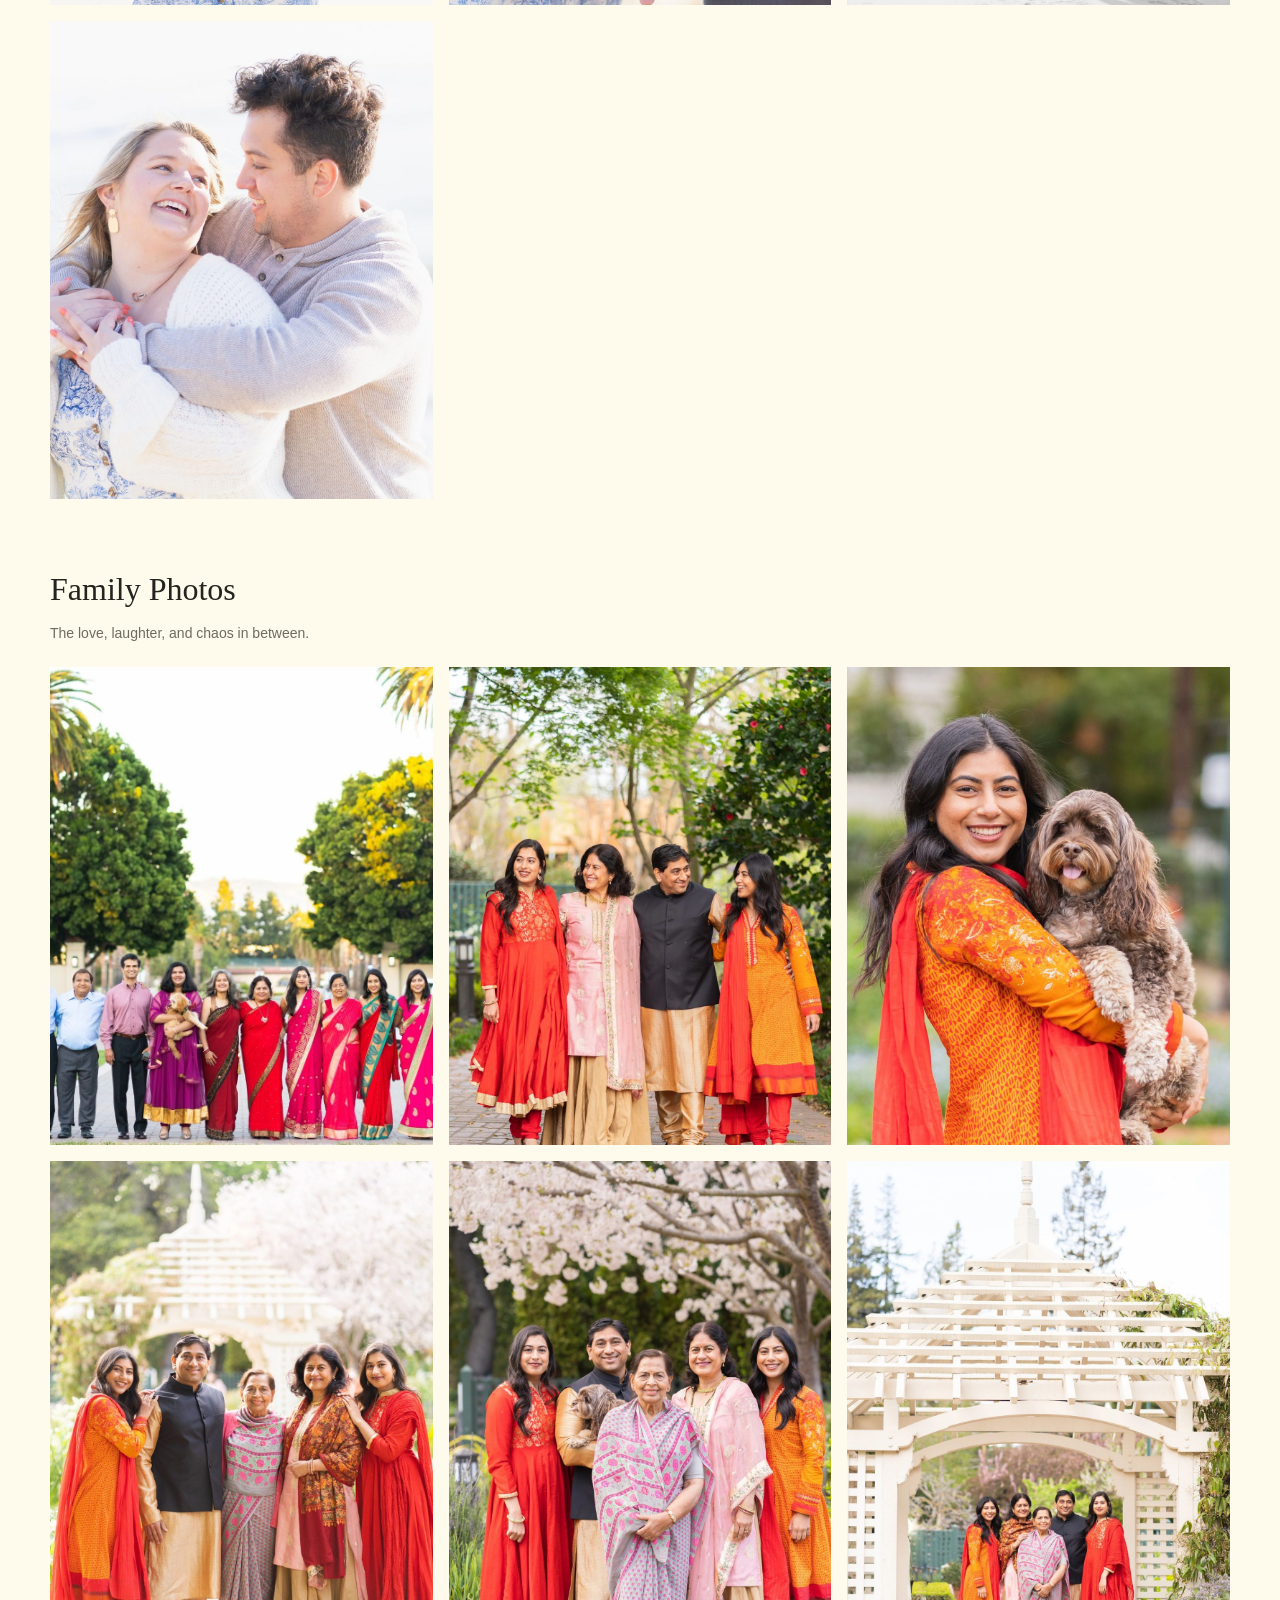
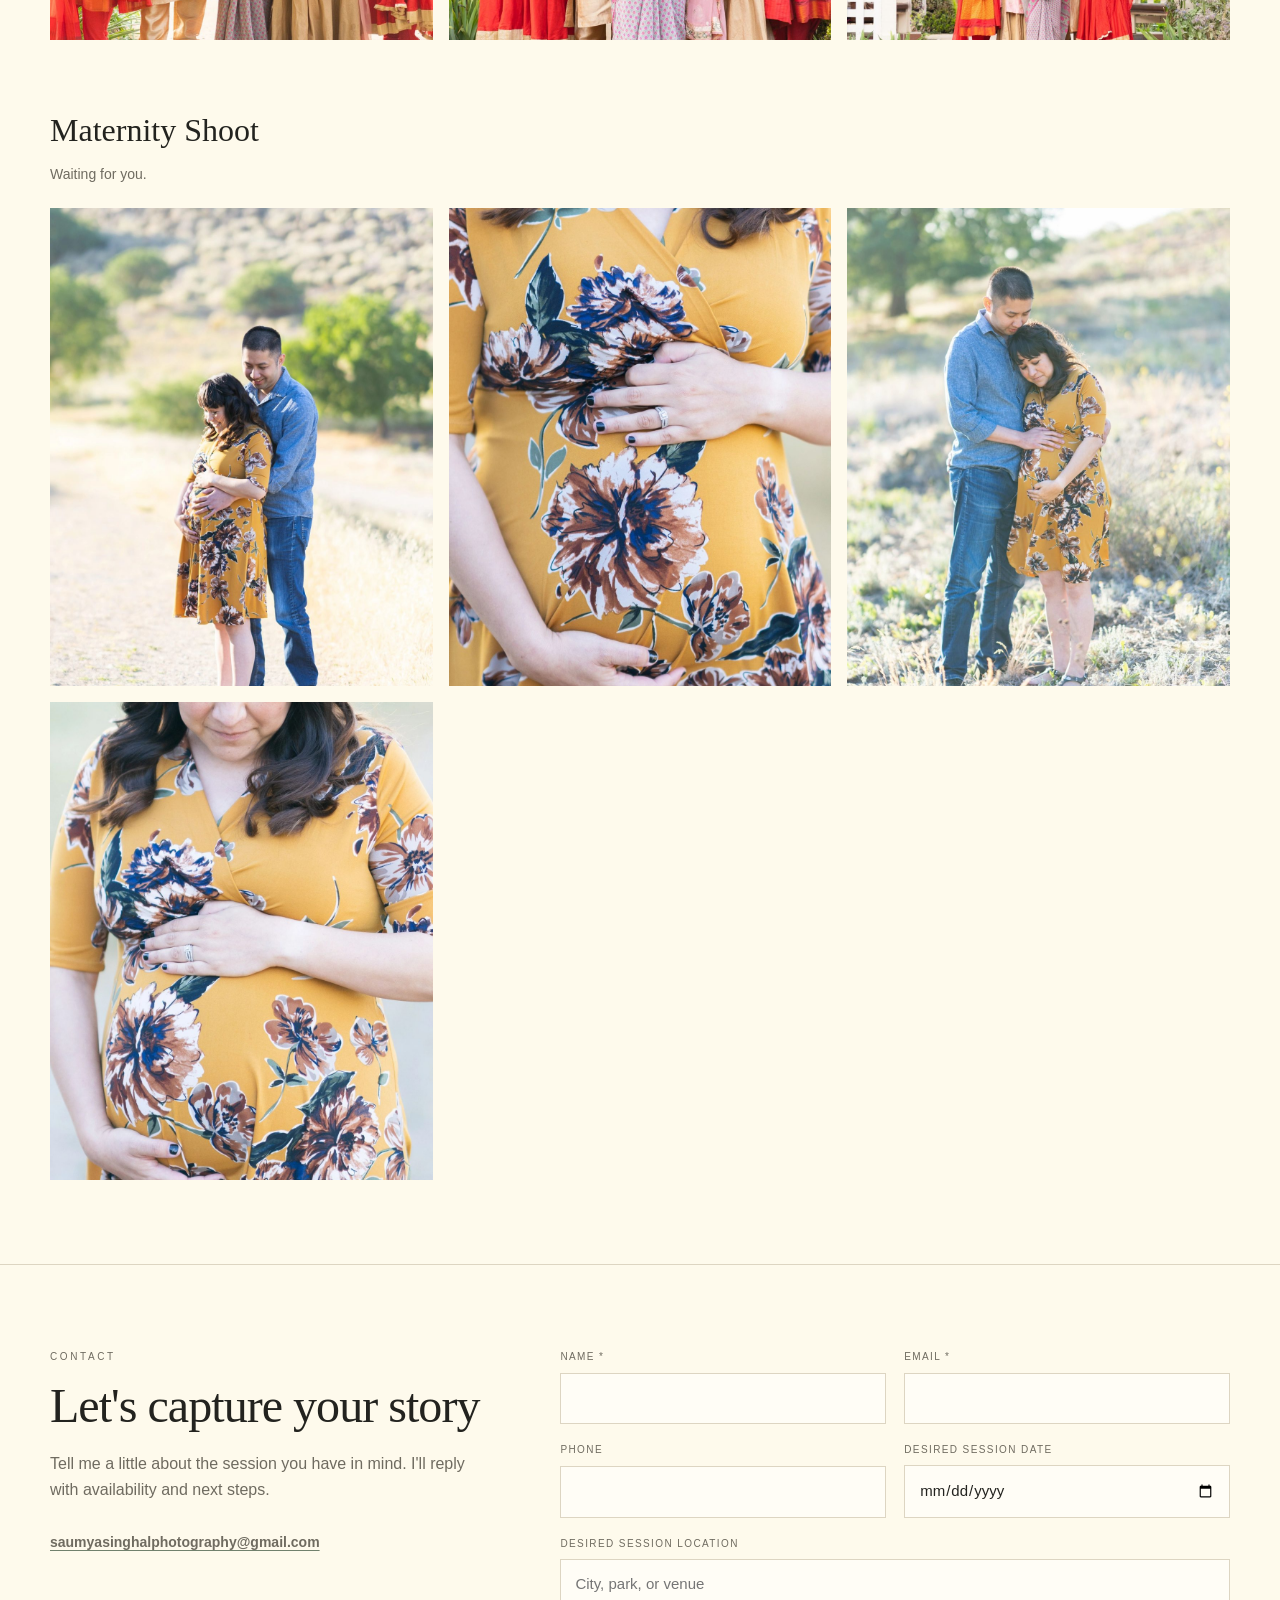
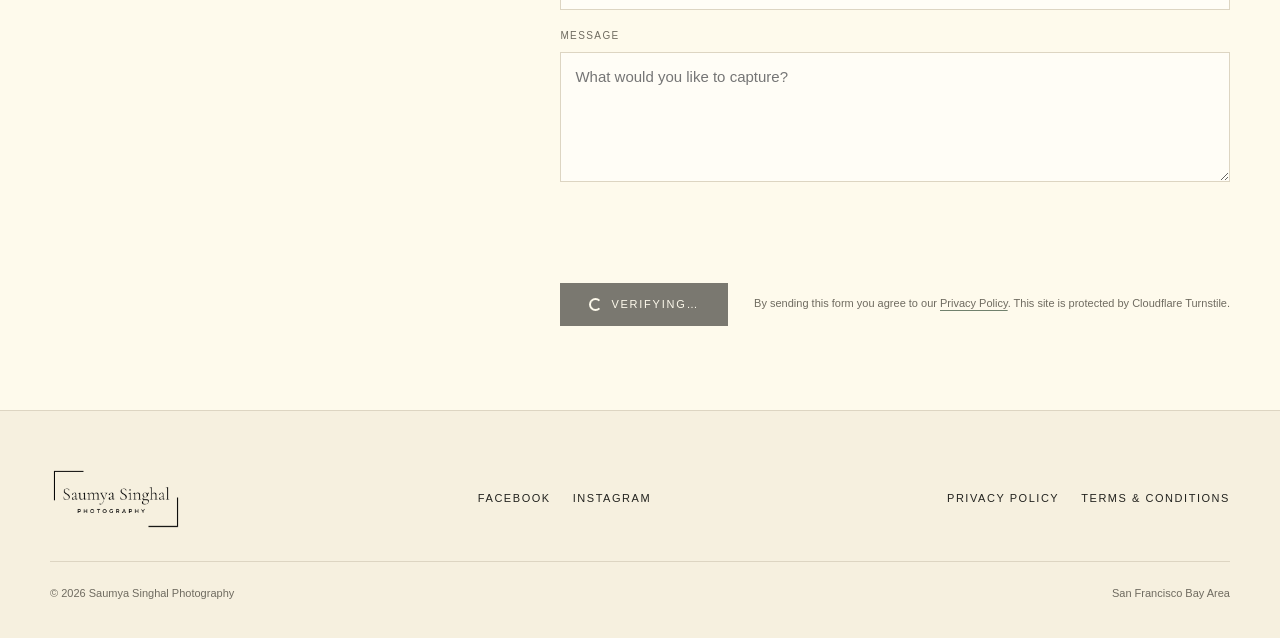
==== commit bb83357d: "Show verification and sending state on the contact form - Disable the submit button until Turnstile " ====
--- a/index.html
+++ b/index.html
@@ -180,7 +180,10 @@
           <div class="turnstile-wrap" id="turnstile-widget"></div>
 
           <div class="form-footer">
-            <button class="button" id="contact-submit" type="submit">Send inquiry</button>
+            <button class="button" disabled id="contact-submit" type="submit">
+              <span aria-hidden="true" class="button-spinner"></span>
+              <span class="button-label">Verifying…</span>
+            </button>
             <p class="form-note">
               By sending this form you agree to our <a href="privacy-policy/">Privacy Policy</a>.
               This site is protected by Cloudflare Turnstile.
--- a/css/site.css
+++ b/css/site.css
@@ -126,7 +126,9 @@
 }
 
 .button {
-  display: inline-block;
+  display: inline-flex;
+  align-items: center;
+  gap: 9px;
   padding: 14px 28px;
   border: 1px solid var(--ink);
   background: var(--ink);
@@ -136,6 +138,25 @@
   text-decoration: none;
   text-transform: uppercase;
   transition: background 150ms ease, color 150ms ease;
+}
+
+.button-spinner {
+  width: 13px;
+  height: 13px;
+  border: 2px solid currentColor;
+  border-right-color: transparent;
+  border-radius: 50%;
+  animation: button-spin 800ms linear infinite;
+}
+
+.button-spinner[hidden] {
+  display: none;
+}
+
+@keyframes button-spin {
+  to {
+    transform: rotate(360deg);
+  }
 }
 
 .button:hover {
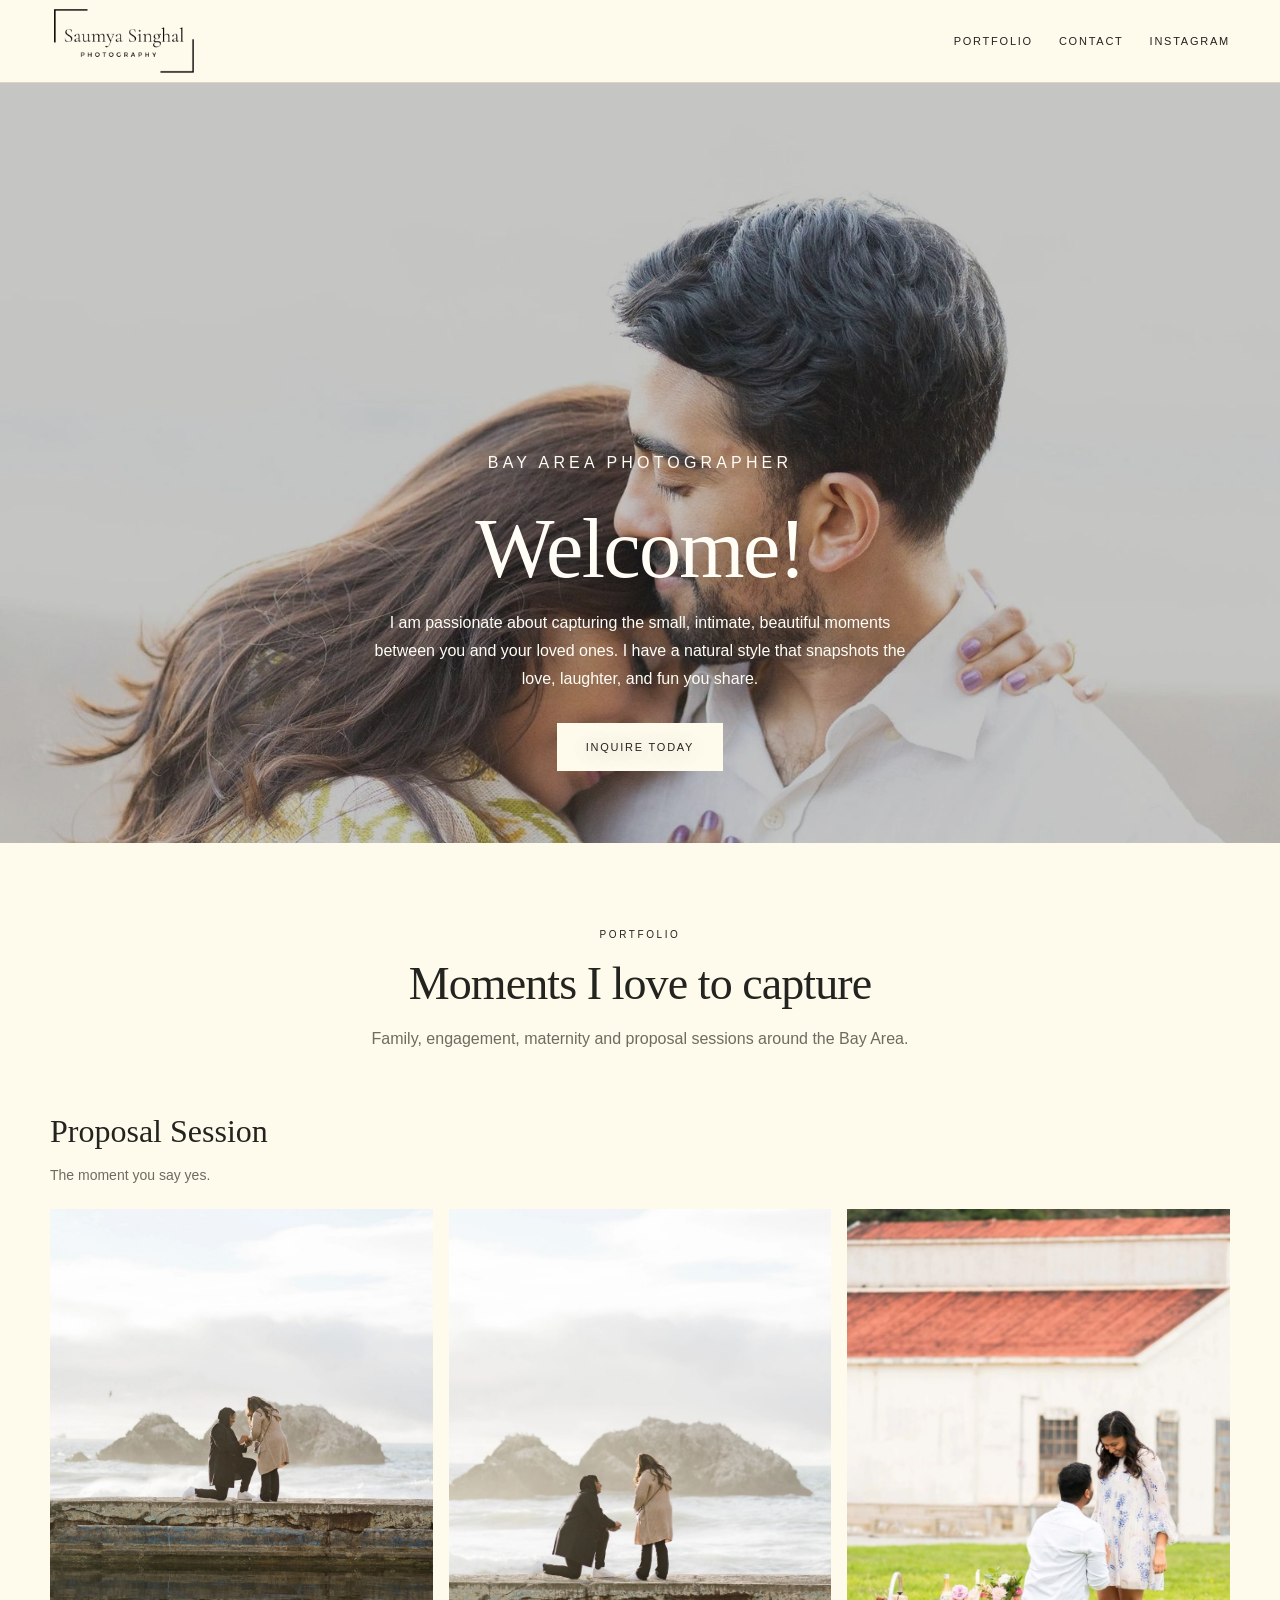
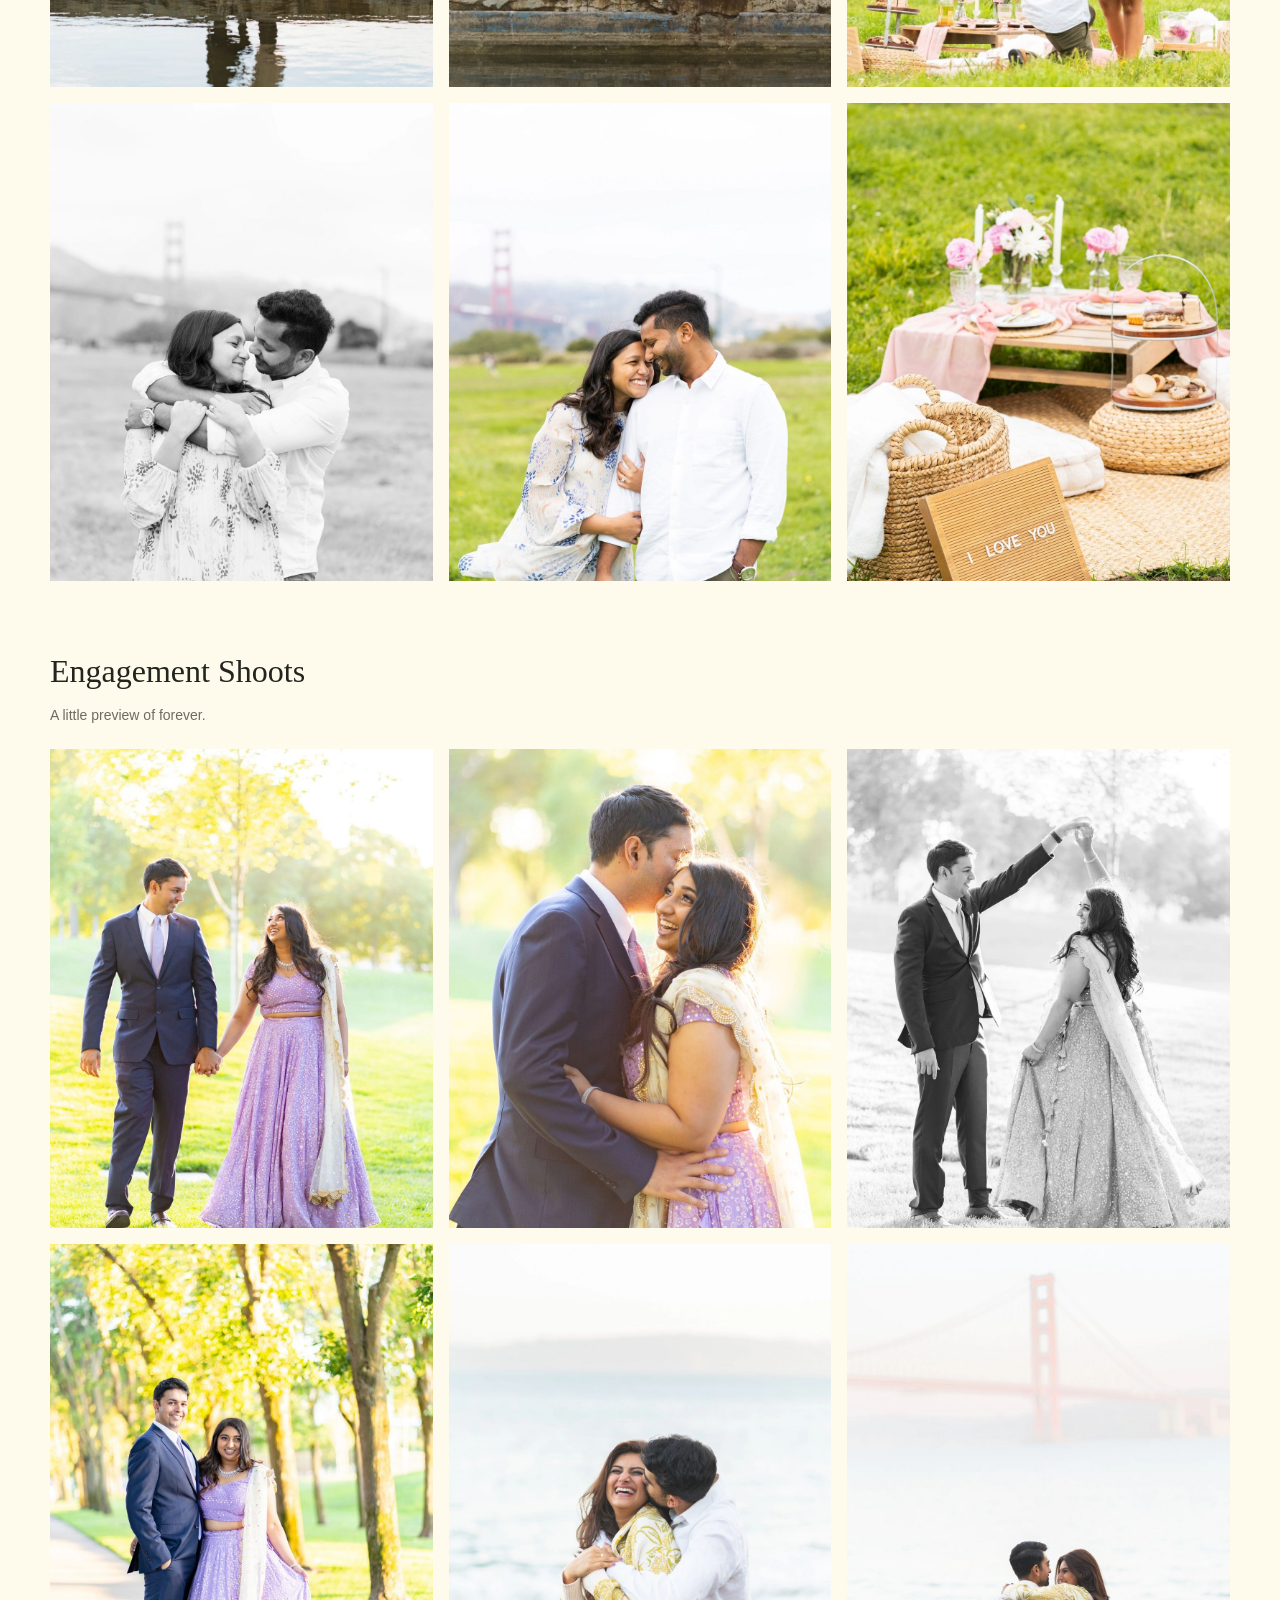
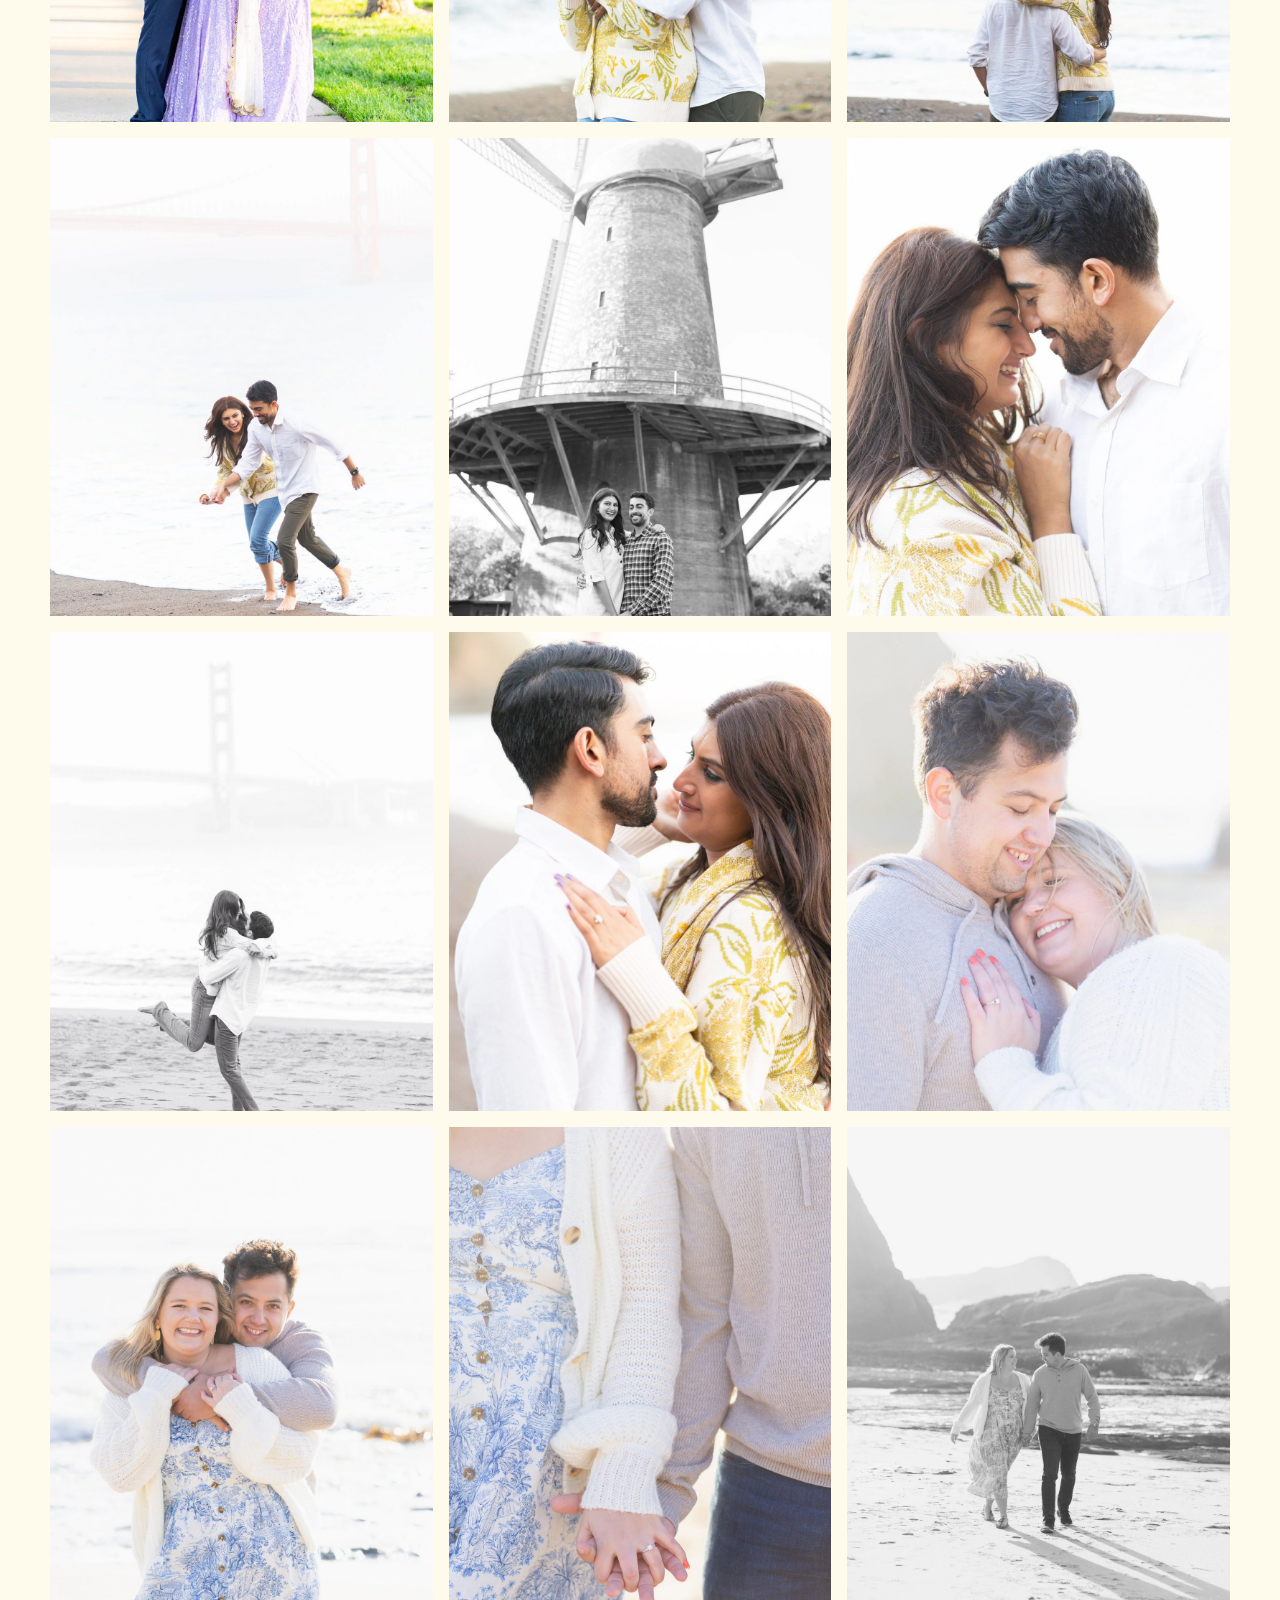
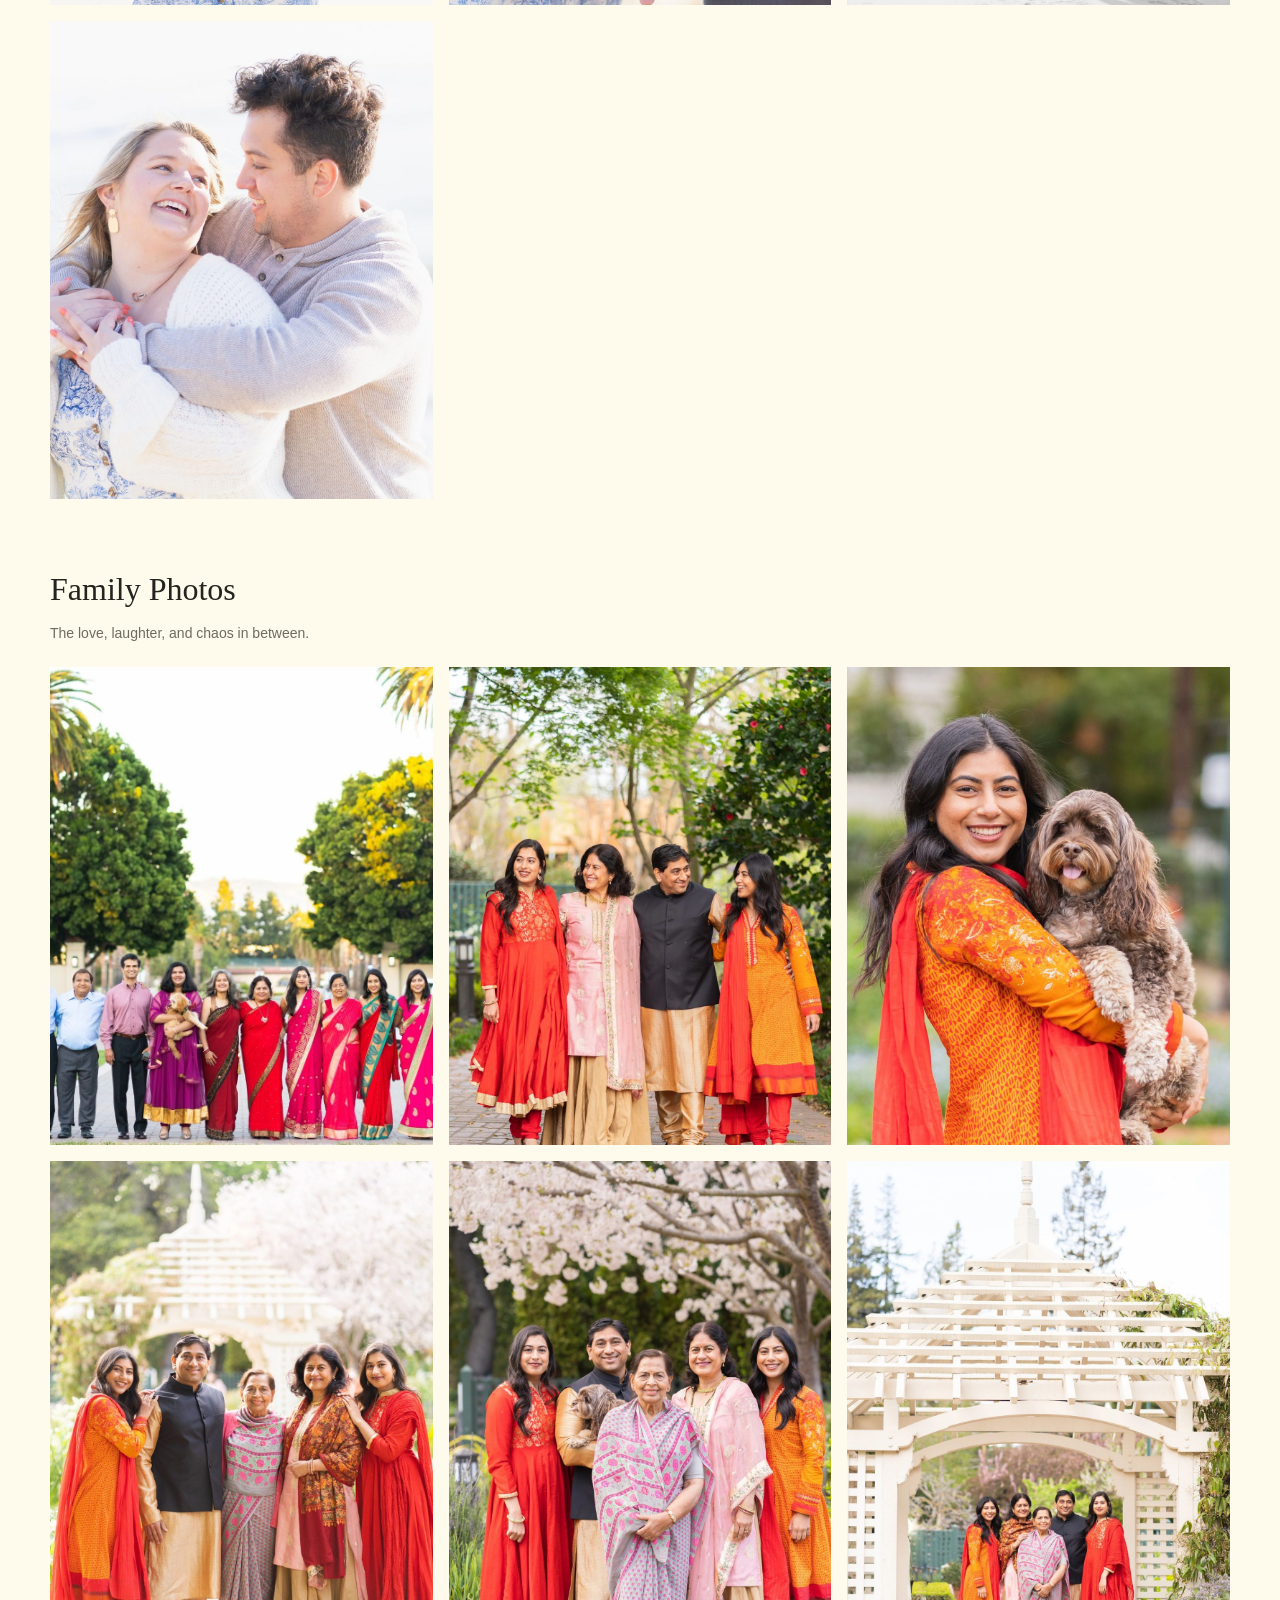
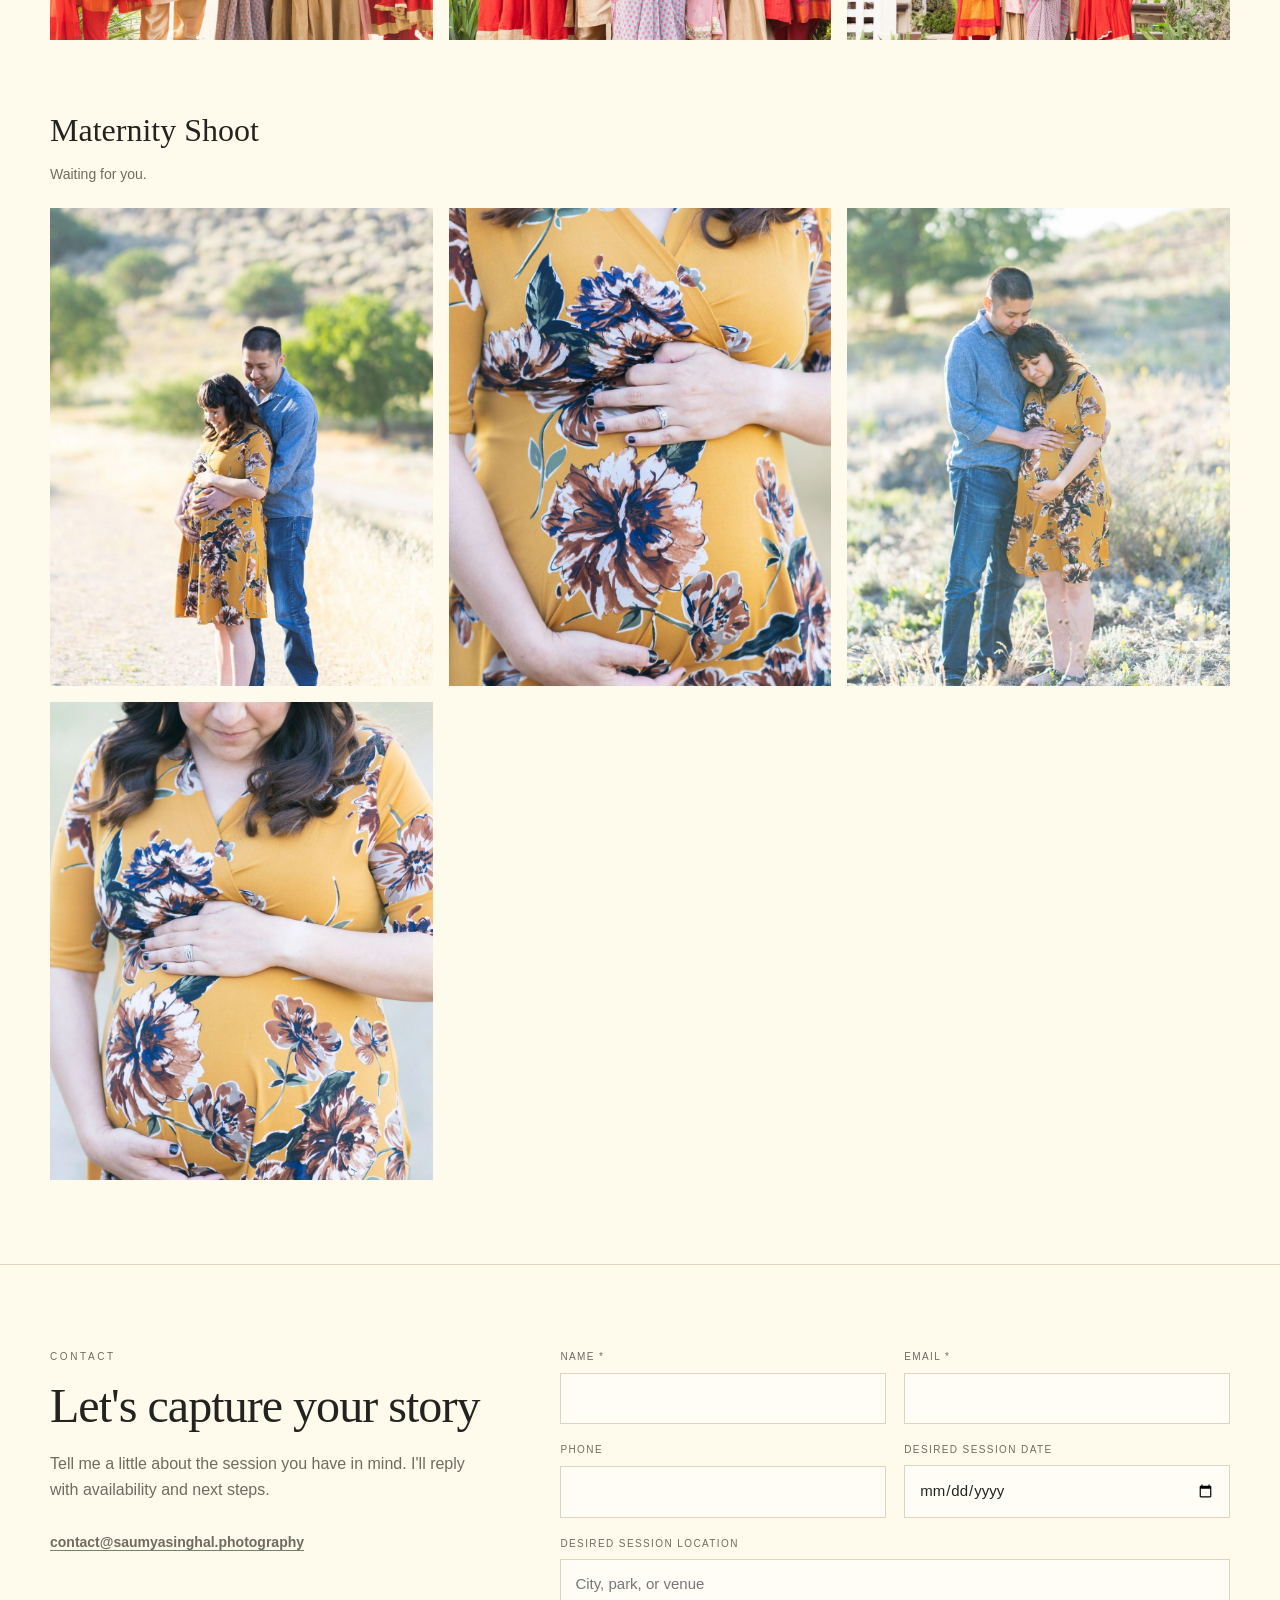
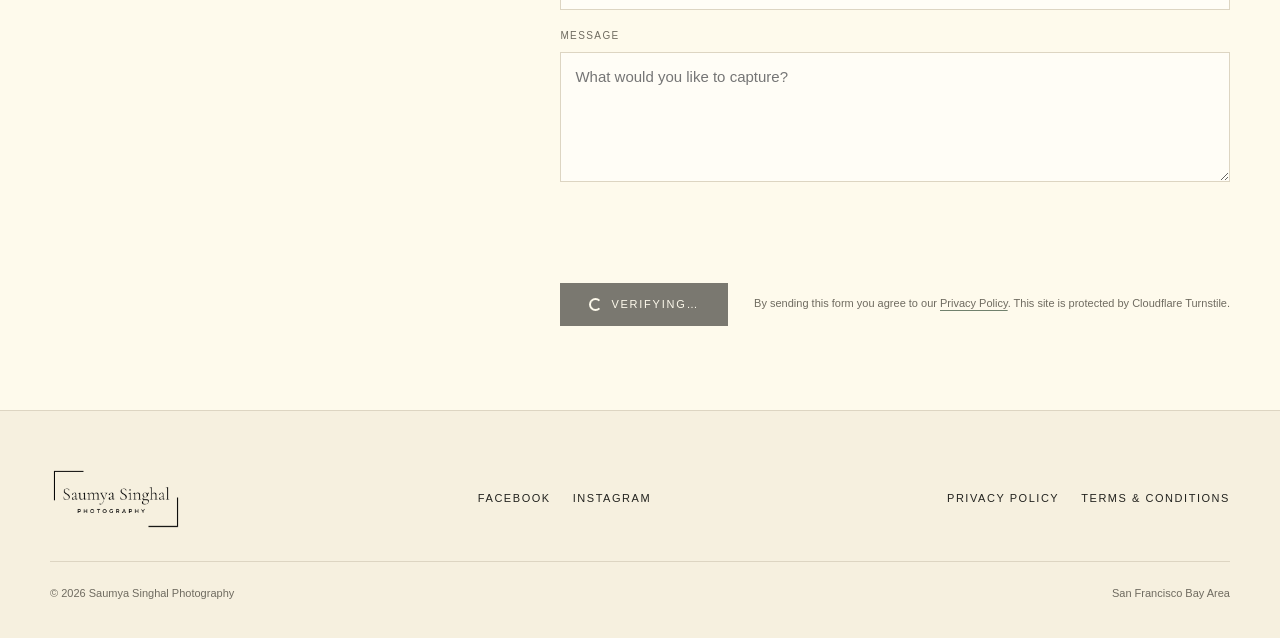
==== commit 9b7b0e5a: "Update contact email to contact@saumyasinghal.photography" ====
--- a/index.html
+++ b/index.html
@@ -28,7 +28,7 @@
     "name": "Saumya Singhal Photography",
     "url": "https://saumyasinghal.photography/",
     "image": "https://saumyasinghal.photography/assets/images/cover.jpg",
-    "email": "saumyasinghalphotography@gmail.com",
+    "email": "contact@saumyasinghal.photography",
     "description": "Bay Area family and engagement photographer.",
     "areaServed": "San Francisco Bay Area"
   }
@@ -139,11 +139,12 @@
           <h2>Let's capture your story</h2>
           <p>Tell me a little about the session you have in mind. I'll reply with availability and next steps.</p>
           <p class="contact-details">
-            <a href="mailto:saumyasinghalphotography@gmail.com">saumyasinghalphotography@gmail.com</a>
+            <a href="mailto:contact@saumyasinghal.photography">contact@saumyasinghal.photography</a>
           </p>
         </div>
 
         <form class="contact-form" id="contact-form" novalidate>
+          <div class="form-fields" id="contact-fields">
           <p aria-live="polite" class="form-status" id="form-status" role="status"></p>
 
           <div class="field-row">
@@ -188,6 +189,14 @@
               By sending this form you agree to our <a href="privacy-policy/">Privacy Policy</a>.
               This site is protected by Cloudflare Turnstile.
             </p>
+          </div>
+          </div>
+
+          <div class="form-success" hidden id="form-success">
+            <p class="eyebrow">Message sent</p>
+            <h3 tabindex="-1">Thank you!</h3>
+            <p>Your inquiry is on its way. I'll be in touch soon at the email address you provided.</p>
+            <button class="button" id="contact-another" type="button">Send another inquiry</button>
           </div>
         </form>
       </div>
--- a/css/site.css
+++ b/css/site.css
@@ -680,3 +680,39 @@
 .lightbox-next[hidden] {
   display: none;
 }
+
+.form-fields {
+  display: grid;
+  gap: 18px;
+}
+
+.form-fields[hidden],
+.form-success[hidden] {
+  display: none;
+}
+
+.form-success {
+  display: grid;
+  justify-items: start;
+  gap: 14px;
+  padding: 34px;
+  border: 1px solid var(--sage);
+  background: #edf2ea;
+}
+
+.form-success h3 {
+  margin: 0;
+  color: var(--ink);
+  font-family: var(--serif);
+  font-size: clamp(28px, 4vw, 36px);
+  font-weight: 400;
+}
+
+.form-success p {
+  margin: 0;
+  color: #3f513c;
+}
+
+.form-success .eyebrow {
+  color: var(--sage-dark);
+}
